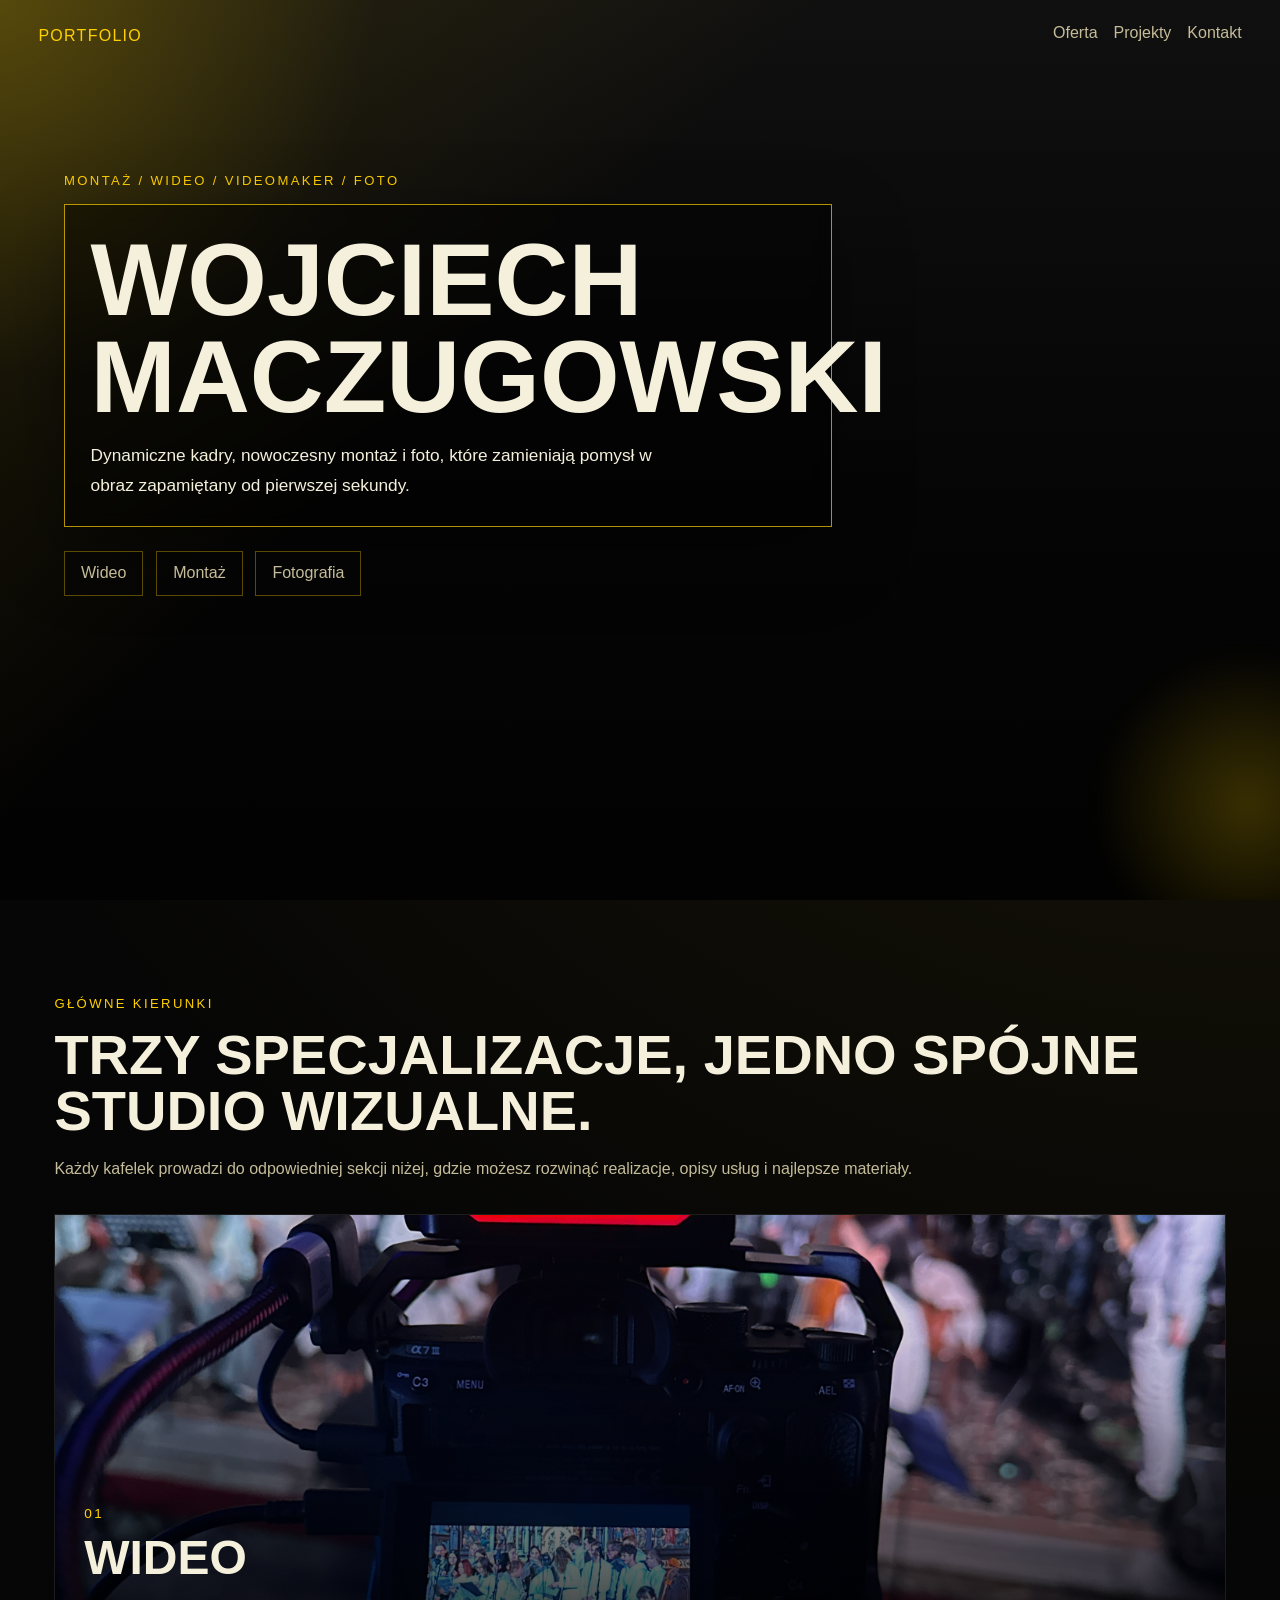
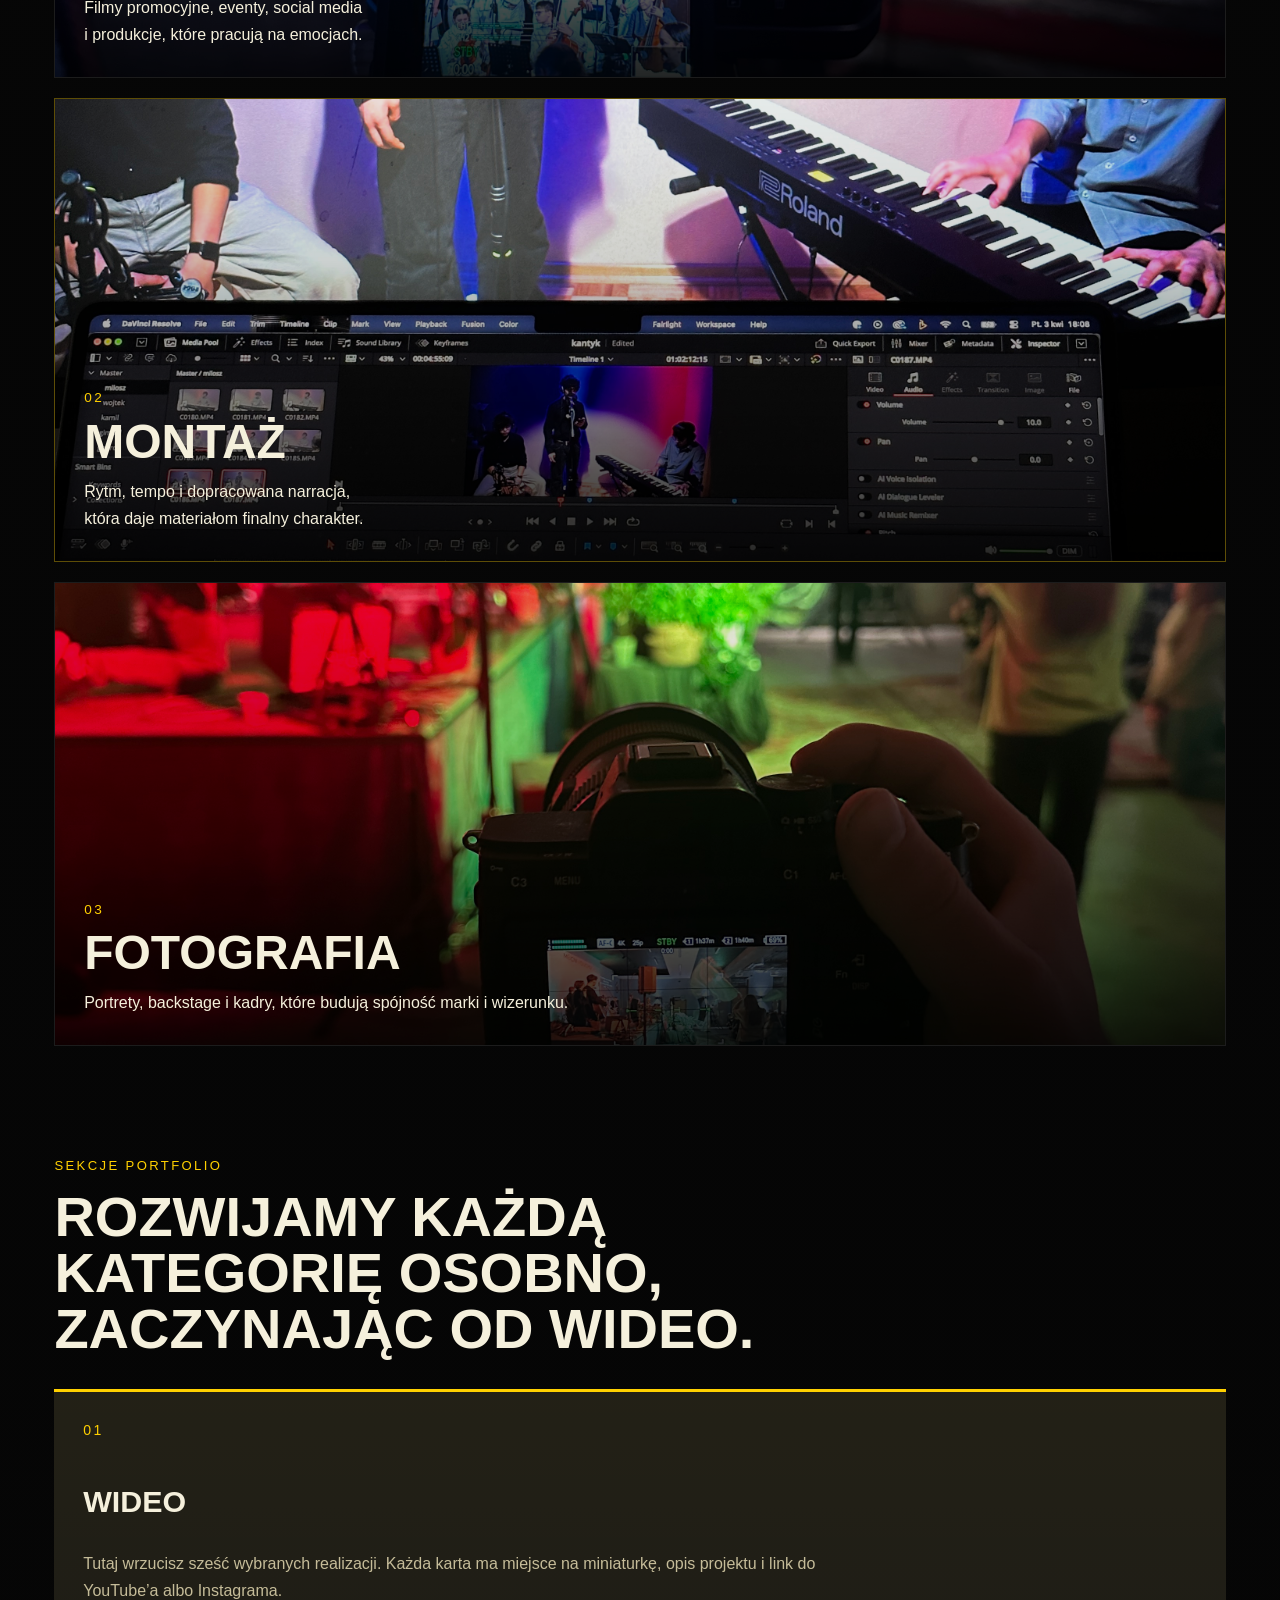
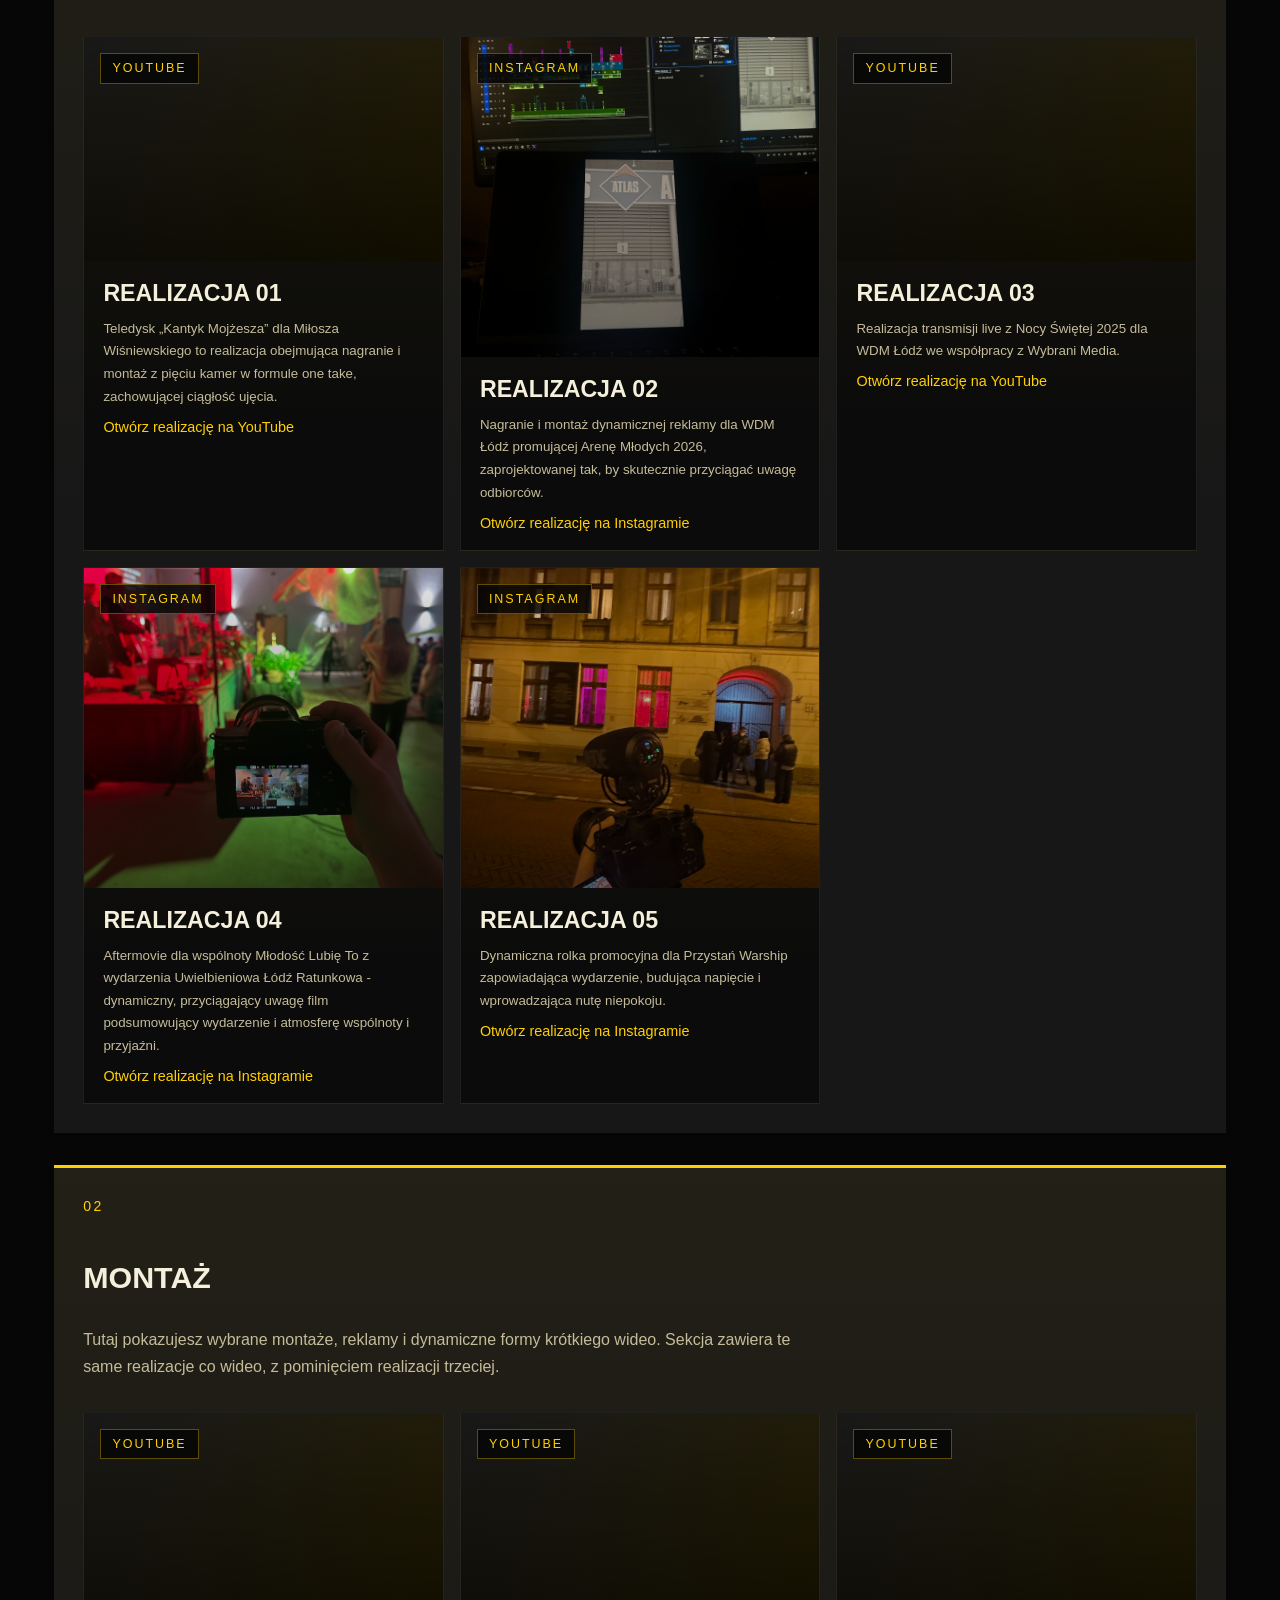
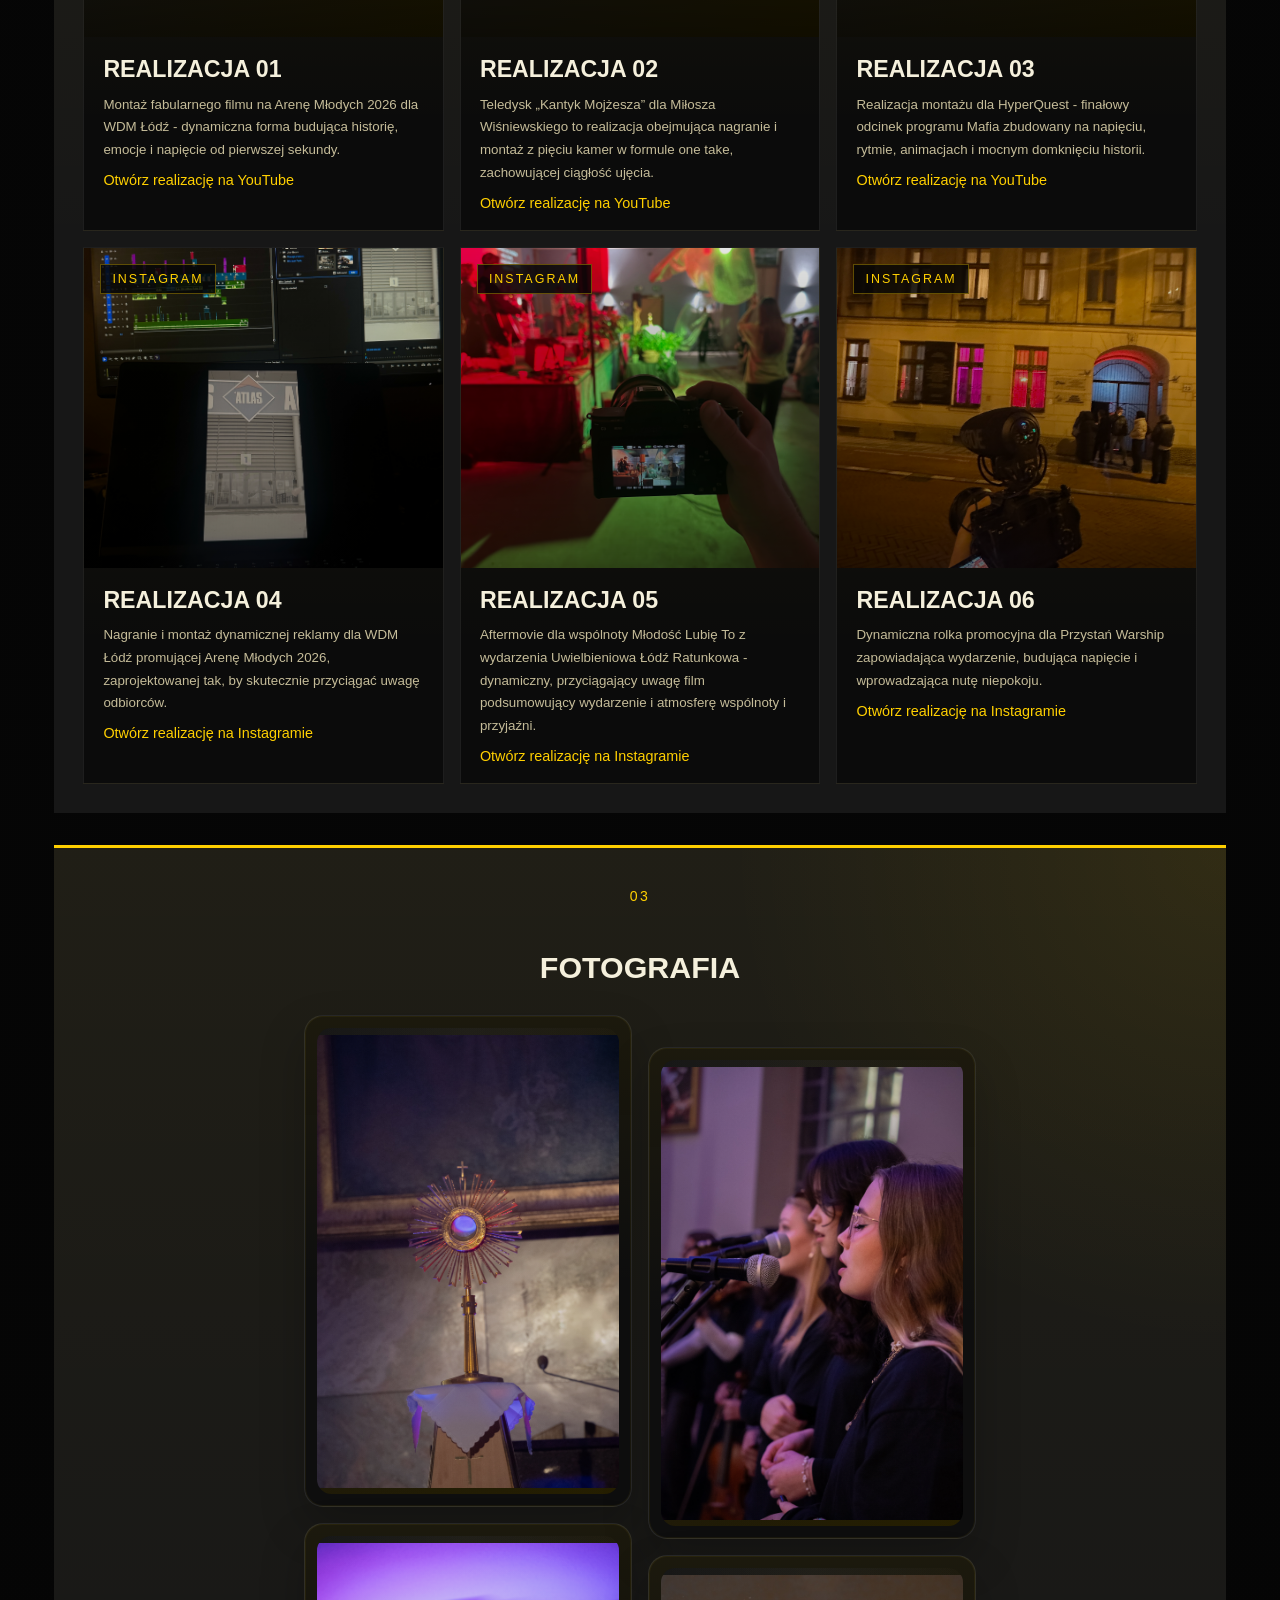
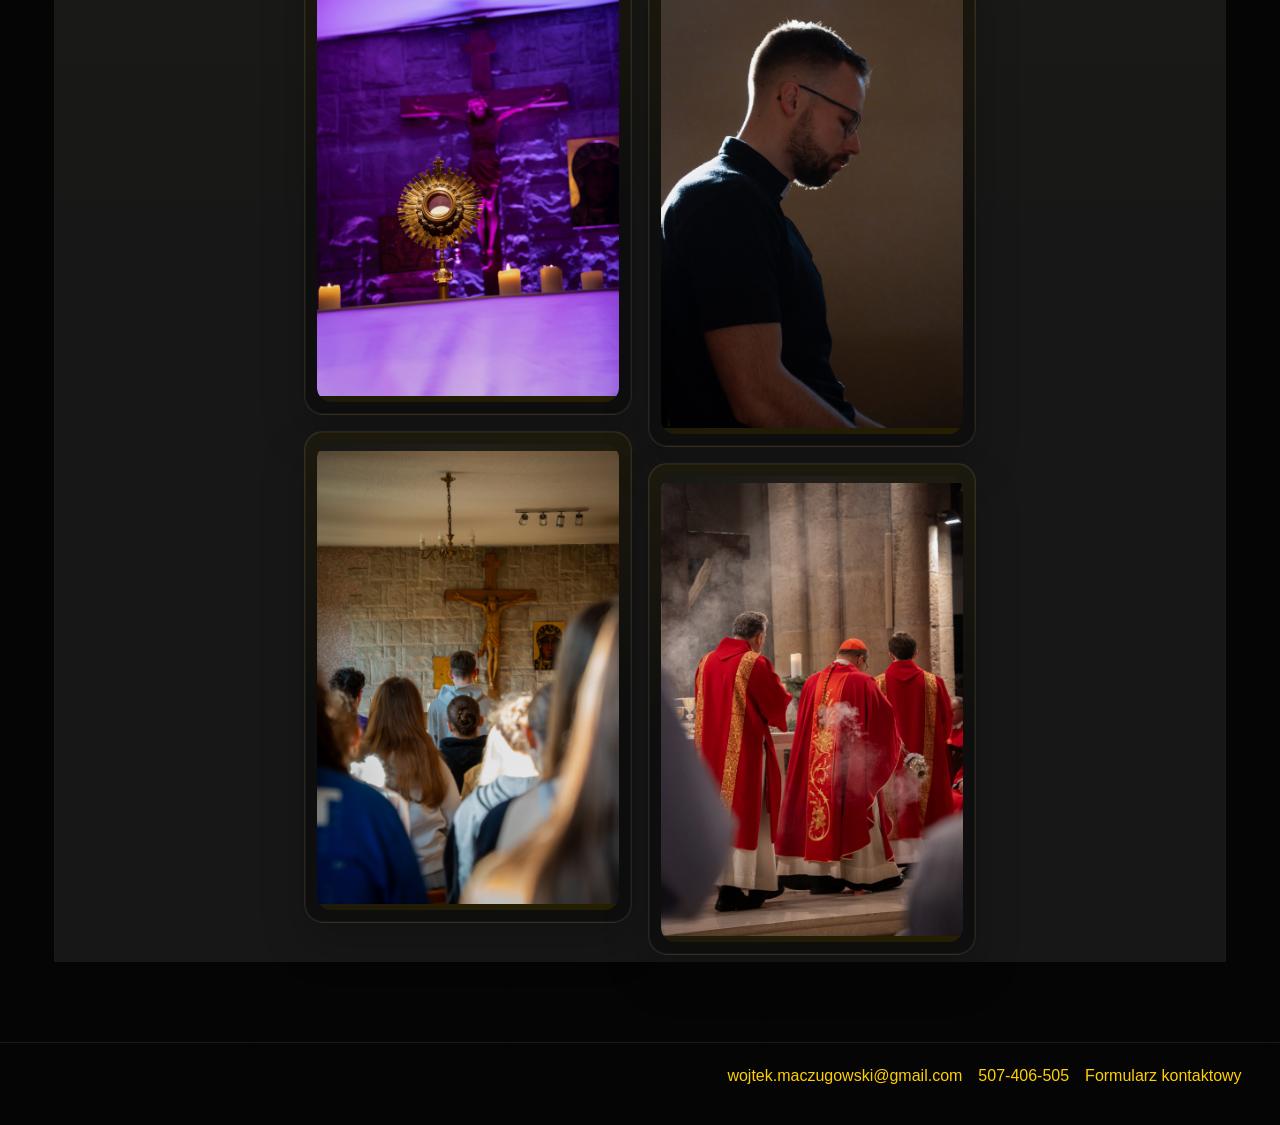
==== 2026-04-22-dobra-b-dziemy-tworzy-portfolio-i/index.html @ 3e619f03 "Add files via upload" ====
<!DOCTYPE html>
<html lang="pl">
  <head>
    <meta charset="UTF-8" />
    <meta name="viewport" content="width=device-width, initial-scale=1.0" />
    <title>Portfolio | Wideo, montaż, fotografia</title>
    <link rel="stylesheet" href="styles.css" />
  </head>
  <body>
    <header class="hero" id="start">
      <nav class="topbar">
        <a class="brand" href="#start">Portfolio</a>
        <div class="topbar-links">
          <a href="#oferta">Oferta</a>
          <a href="#projekty">Projekty</a>
          <a href="contact.html">Kontakt</a>
        </div>
      </nav>

      <div class="hero-content">
        <p class="eyebrow">Montaż / wideo / videomaker / foto</p>
        <div class="hero-frame">
          <h1>Wojciech Maczugowski</h1>
          <p>
            Dynamiczne kadry, nowoczesny montaż i foto, które zamieniają
            pomysł w obraz zapamiętany od pierwszej sekundy.
          </p>
        </div>

        <div class="hero-tags">
          <a href="#video">Wideo</a>
          <a href="#montaz">Montaż</a>
          <a href="#foto">Fotografia</a>
        </div>
      </div>
    </header>

    <main>
      <section class="intro-strip" id="oferta">
        <p class="section-label">Główne kierunki</p>
        <h2>Trzy specjalizacje, jedno spójne studio wizualne.</h2>
        <p class="intro-text">
          Każdy kafelek prowadzi do odpowiedniej sekcji niżej, gdzie możesz
          rozwinąć realizacje, opisy usług i najlepsze materiały.
        </p>
      </section>

      <section class="service-grid" aria-label="Kategorie portfolio">
        <a class="service-card" href="#video">
          <span class="service-image" style="--card-image: url('assets/video.JPG')"></span>
          <span class="service-copy">
            <span class="service-index">01</span>
            <strong>Wideo</strong>
            <small>Filmy promocyjne, eventy, social media i produkcje, które pracują na emocjach.</small>
          </span>
        </a>

        <a class="service-card service-card-accent" href="#montaz">
          <span class="service-image" style="--card-image: url('assets/montaz.JPG')"></span>
          <span class="service-copy">
            <span class="service-index">02</span>
            <strong>Montaż</strong>
            <small>Rytm, tempo i dopracowana narracja, która daje materiałom finalny charakter.</small>
          </span>
        </a>

        <a class="service-card" href="#foto">
          <span class="service-image" style="--card-image: url('assets/foto.JPG')"></span>
          <span class="service-copy">
            <span class="service-index">03</span>
            <strong>Fotografia</strong>
            <small>Portrety, backstage i kadry, które budują spójność marki i wizerunku.</small>
          </span>
        </a>
      </section>

      <section class="projects" id="projekty">
        <div class="project-heading">
          <p class="section-label">Sekcje portfolio</p>
          <h2>Rozwijamy każdą kategorię osobno, zaczynając od wideo.</h2>
        </div>

        <section class="video-section panel video-panel" id="video">
          <div class="video-section-heading">
            <span class="panel-number">01</span>
            <h3>Wideo</h3>
            <p>
              Tutaj wrzucisz sześć wybranych realizacji. Każda karta ma miejsce
              na miniaturkę, opis projektu i link do YouTube’a albo Instagrama.
            </p>
          </div>

          <div class="video-works-grid">
            <a class="video-work-card" href="https://www.youtube.com/watch?v=Jujd-nzngdY&list=RDJujd-nzngdY&start_radio=1">
              <span class="video-work-media" style="--work-image: url('https://i.ytimg.com/vi/Jujd-nzngdY/maxresdefault.jpg')">
                <span class="video-badge">YouTube</span>
              </span>
              <span class="video-work-copy">
                <strong>Realizacja 01</strong>
                <small>Teledysk „Kantyk Mojżesza” dla Miłosza Wiśniewskiego to realizacja obejmująca nagranie i montaż z pięciu kamer w formule one take, zachowującej ciągłość ujęcia.</small>
                <em>Otwórz realizację na YouTube</em>
              </span>
            </a>

            <a class="video-work-card" href="https://www.instagram.com/p/DULnyndiKse/">
              <span class="video-work-media video-work-media-portrait" style="--work-image: url('assets/realizacja-2.jpg')">
                <span class="video-badge">Instagram</span>
              </span>
              <span class="video-work-copy">
                <strong>Realizacja 02</strong>
                <small>Nagranie i montaż dynamicznej reklamy dla WDM Łódź promującej Arenę Młodych 2026, zaprojektowanej tak, by skutecznie przyciągać uwagę odbiorców.</small>
                <em>Otwórz realizację na Instagramie</em>
              </span>
            </a>

            <a class="video-work-card" href="https://www.youtube.com/watch?v=jDdbbWiJic4&list=RDjDdbbWiJic4&start_radio=1">
              <span class="video-work-media" style="--work-image: url('https://i.ytimg.com/vi/jDdbbWiJic4/maxresdefault.jpg')">
                <span class="video-badge">YouTube</span>
              </span>
              <span class="video-work-copy">
                <strong>Realizacja 03</strong>
                <small>Realizacja transmisji live z Nocy Świętej 2025 dla WDM Łódź we współpracy z Wybrani Media.</small>
                <em>Otwórz realizację na YouTube</em>
              </span>
            </a>

            <a class="video-work-card" href="https://www.instagram.com/p/DUn0KuIjO5v/">
              <span class="video-work-media video-work-media-portrait" style="--work-image: url('assets/foto.JPG')">
                <span class="video-badge">Instagram</span>
              </span>
              <span class="video-work-copy">
                <strong>Realizacja 04</strong>
                <small>Aftermovie dla wspólnoty Młodość Lubię To z wydarzenia Uwielbieniowa Łódź Ratunkowa - dynamiczny, przyciągający uwagę film podsumowujący wydarzenie i atmosferę wspólnoty i przyjaźni.</small>
                <em>Otwórz realizację na Instagramie</em>
              </span>
            </a>

            <a class="video-work-card" href="https://www.instagram.com/p/DVyzfeOiJYW/">
              <span class="video-work-media video-work-media-portrait" style="--work-image: url('assets/IMG_7341.jpg')">
                <span class="video-badge">Instagram</span>
              </span>
              <span class="video-work-copy">
                <strong>Realizacja 05</strong>
                <small>Dynamiczna rolka promocyjna dla Przystań Warship zapowiadająca wydarzenie, budująca napięcie i wprowadzająca nutę niepokoju.</small>
                <em>Otwórz realizację na Instagramie</em>
              </span>
            </a>

          </div>
        </section>

        <section class="video-section panel video-panel" id="montaz">
          <div class="video-section-heading">
            <span class="panel-number">02</span>
            <h3>Montaż</h3>
            <p>
              Tutaj pokazujesz wybrane montaże, reklamy i dynamiczne formy
              krótkiego wideo. Sekcja zawiera te same realizacje co wideo,
              z pominięciem realizacji trzeciej.
            </p>
          </div>

          <div class="video-works-grid">
            <a class="video-work-card" href="https://www.youtube.com/watch?v=iyLndjjIBkg">
              <span class="video-work-media" style="--work-image: url('https://i.ytimg.com/vi/iyLndjjIBkg/maxresdefault.jpg')">
                <span class="video-badge">YouTube</span>
              </span>
              <span class="video-work-copy">
                <strong>Realizacja 01</strong>
                <small>Montaż fabularnego filmu na Arenę Młodych 2026 dla WDM Łódź - dynamiczna forma budująca historię, emocje i napięcie od pierwszej sekundy.</small>
                <em>Otwórz realizację na YouTube</em>
              </span>
            </a>

            <a class="video-work-card" href="https://www.youtube.com/watch?v=Jujd-nzngdY&list=RDJujd-nzngdY&start_radio=1">
              <span class="video-work-media" style="--work-image: url('https://i.ytimg.com/vi/Jujd-nzngdY/maxresdefault.jpg')">
                <span class="video-badge">YouTube</span>
              </span>
              <span class="video-work-copy">
                <strong>Realizacja 02</strong>
                <small>Teledysk „Kantyk Mojżesza” dla Miłosza Wiśniewskiego to realizacja obejmująca nagranie i montaż z pięciu kamer w formule one take, zachowującej ciągłość ujęcia.</small>
                <em>Otwórz realizację na YouTube</em>
              </span>
            </a>

            <a class="video-work-card" href="https://www.youtube.com/watch?v=5wxinkmJmkI">
              <span class="video-work-media" style="--work-image: url('https://i.ytimg.com/vi/5wxinkmJmkI/maxresdefault.jpg')">
                <span class="video-badge">YouTube</span>
              </span>
              <span class="video-work-copy">
                <strong>Realizacja 03</strong>
                <small>Realizacja montażu dla HyperQuest - finałowy odcinek programu Mafia zbudowany na napięciu, rytmie, animacjach i mocnym domknięciu historii.</small>
                <em>Otwórz realizację na YouTube</em>
              </span>
            </a>

            <a class="video-work-card" href="https://www.instagram.com/p/DULnyndiKse/">
              <span class="video-work-media video-work-media-portrait" style="--work-image: url('assets/realizacja-2.jpg')">
                <span class="video-badge">Instagram</span>
              </span>
              <span class="video-work-copy">
                <strong>Realizacja 04</strong>
                <small>Nagranie i montaż dynamicznej reklamy dla WDM Łódź promującej Arenę Młodych 2026, zaprojektowanej tak, by skutecznie przyciągać uwagę odbiorców.</small>
                <em>Otwórz realizację na Instagramie</em>
              </span>
            </a>

            <a class="video-work-card" href="https://www.instagram.com/p/DUn0KuIjO5v/">
              <span class="video-work-media video-work-media-portrait" style="--work-image: url('assets/foto.JPG')">
                <span class="video-badge">Instagram</span>
              </span>
              <span class="video-work-copy">
                <strong>Realizacja 05</strong>
                <small>Aftermovie dla wspólnoty Młodość Lubię To z wydarzenia Uwielbieniowa Łódź Ratunkowa - dynamiczny, przyciągający uwagę film podsumowujący wydarzenie i atmosferę wspólnoty i przyjaźni.</small>
                <em>Otwórz realizację na Instagramie</em>
              </span>
            </a>

            <a class="video-work-card" href="https://www.instagram.com/p/DVyzfeOiJYW/">
              <span class="video-work-media video-work-media-portrait" style="--work-image: url('assets/IMG_7341.jpg')">
                <span class="video-badge">Instagram</span>
              </span>
              <span class="video-work-copy">
                <strong>Realizacja 06</strong>
                <small>Dynamiczna rolka promocyjna dla Przystań Warship zapowiadająca wydarzenie, budująca napięcie i wprowadzająca nutę niepokoju.</small>
                <em>Otwórz realizację na Instagramie</em>
              </span>
            </a>
          </div>
        </section>

        <section class="photo-section panel photo-panel" id="foto">
          <div class="photo-section-heading">
            <span class="panel-number">03</span>
            <h3>Fotografia</h3>
          </div>

          <div class="photo-grid" aria-label="Galeria fotografii">
            <figure class="photo-tile">
              <span class="photo-tile-image" style="--photo-image: url('assets/DSC00462.jpg')"></span>
            </figure>
            <figure class="photo-tile">
              <span class="photo-tile-image" style="--photo-image: url('assets/DSC00466.jpg')"></span>
            </figure>
            <figure class="photo-tile">
              <span class="photo-tile-image" style="--photo-image: url('assets/DSC00695.jpg')"></span>
            </figure>
            <figure class="photo-tile">
              <span class="photo-tile-image" style="--photo-image: url('assets/DSC00415.jpg')"></span>
            </figure>
            <figure class="photo-tile">
              <span class="photo-tile-image" style="--photo-image: url('assets/DSC00430.jpg')"></span>
            </figure>
            <figure class="photo-tile">
              <span class="photo-tile-image" style="--photo-image: url('assets/DSC08101.jpg')"></span>
            </figure>
          </div>
        </section>
      </section>
    </main>

    <footer class="footer" id="kontakt">
      <a href="mailto:wojtek.maczugowski@gmail.com">wojtek.maczugowski@gmail.com</a>
      <a href="tel:+48507406505">507-406-505</a>
      <a href="contact.html">Formularz kontaktowy</a>
    </footer>
  </body>
</html>
---- 2026-04-22-dobra-b-dziemy-tworzy-portfolio-i/styles.css ----
:root {
  --bg: #050505;
  --bg-soft: #111111;
  --panel: #171717;
  --line: rgba(255, 208, 0, 0.34);
  --line-strong: rgba(255, 208, 0, 0.7);
  --text: #f5f0dc;
  --muted: #c5bc99;
  --accent: #ffd000;
  --accent-deep: #ffb800;
  --shadow: 0 24px 70px rgba(0, 0, 0, 0.38);
}

* {
  box-sizing: border-box;
}

html {
  scroll-behavior: smooth;
}

body {
  margin: 0;
  background:
    radial-gradient(circle at top right, rgba(255, 208, 0, 0.1), transparent 20%),
    linear-gradient(180deg, #060606 0%, #050505 100%);
  color: var(--text);
  font-family: "Trebuchet MS", "Segoe UI", sans-serif;
}

a {
  color: inherit;
  text-decoration: none;
}

.hero {
  position: relative;
  min-height: 100vh;
  padding: 1.5rem clamp(1.2rem, 3vw, 3rem) 4rem;
  background:
    radial-gradient(circle at top left, rgba(255, 208, 0, 0.2), transparent 24%),
    linear-gradient(135deg, rgba(255, 208, 0, 0.12), transparent 38%),
    linear-gradient(180deg, #101010 0%, #050505 55%, #020202 100%);
  overflow: hidden;
}

.hero::after {
  content: "";
  position: absolute;
  inset: auto -10% -4rem auto;
  width: 20rem;
  height: 20rem;
  background: radial-gradient(circle, rgba(255, 208, 0, 0.22), transparent 68%);
  filter: blur(10px);
}

.topbar,
.hero-content,
main,
.footer {
  position: relative;
  z-index: 1;
}

.topbar {
  display: flex;
  align-items: center;
  justify-content: space-between;
  gap: 1rem;
}

.brand {
  font-family: Impact, Haettenschweiler, "Arial Black", sans-serif;
  letter-spacing: 0.08em;
  text-transform: uppercase;
  color: var(--accent);
}

.topbar-links {
  display: flex;
  flex-wrap: wrap;
  gap: 1rem;
}

.topbar-links a {
  padding-bottom: 0.25rem;
  border-bottom: 1px solid transparent;
  color: var(--muted);
  transition: border-color 0.25s ease, color 0.25s ease;
}

.topbar-links a:hover,
.topbar-links a:focus-visible {
  color: var(--text);
  border-color: var(--accent);
}

.hero-content {
  width: min(100%, 72rem);
  margin: 14vh auto 0;
}

.eyebrow,
.section-label {
  margin: 0 0 1rem;
  color: var(--accent);
  letter-spacing: 0.18em;
  text-transform: uppercase;
  font-size: 0.82rem;
}

.hero-frame {
  max-width: 48rem;
  padding: clamp(1.4rem, 2vw, 2rem);
  border: 1px solid var(--line-strong);
  background: rgba(0, 0, 0, 0.45);
  backdrop-filter: blur(8px);
  box-shadow: var(--shadow);
  animation: rise 0.85s ease forwards;
}

.hero-frame h1 {
  margin: 0;
  font-family: Impact, Haettenschweiler, "Arial Black", sans-serif;
  font-size: clamp(3rem, 8vw, 6.5rem);
  line-height: 0.95;
  text-transform: uppercase;
}

.hero-frame p {
  max-width: 36rem;
  margin: 1rem 0 0;
  color: var(--text);
  font-size: 1.08rem;
  line-height: 1.7;
}

.hero-tags {
  display: flex;
  flex-wrap: wrap;
  gap: 0.8rem;
  margin-top: 1.5rem;
  animation: rise 1s ease 0.12s both;
}

.hero-tags a {
  display: inline-block;
  padding: 0.8rem 1rem;
  border: 1px solid var(--line);
  background: rgba(5, 5, 5, 0.62);
  color: var(--muted);
  transition: transform 0.25s ease, border-color 0.25s ease, color 0.25s ease, background 0.25s ease;
}

.hero-tags a:hover,
.hero-tags a:focus-visible {
  transform: translateY(-3px);
  border-color: var(--line-strong);
  background: rgba(255, 208, 0, 0.08);
  color: var(--text);
}

main {
  width: min(100%, 78rem);
  margin: 0 auto;
  padding: 4rem clamp(1.2rem, 3vw, 3rem) 5rem;
}

.intro-strip,
.projects {
  margin-top: 2rem;
}

.intro-strip h2,
.project-heading h2 {
  margin: 0;
  font-family: Impact, Haettenschweiler, "Arial Black", sans-serif;
  font-size: clamp(2rem, 5vw, 3.5rem);
  text-transform: uppercase;
  line-height: 1;
}

.intro-text,
.panel p {
  color: var(--muted);
  line-height: 1.7;
}

.service-grid {
  display: grid;
  grid-template-columns: 1fr;
  gap: 1.25rem;
  margin-top: 2rem;
}

.service-card {
  position: relative;
  display: block;
  min-height: 29rem;
  border: 1px solid rgba(255, 255, 255, 0.08);
  background: rgba(10, 10, 10, 0.92);
  overflow: hidden;
  transition: transform 0.3s ease, border-color 0.3s ease, box-shadow 0.3s ease;
}

.service-card:hover,
.service-card:focus-visible {
  transform: translateY(-8px);
  border-color: var(--line-strong);
  box-shadow: var(--shadow);
}

.service-card-accent {
  border-color: var(--line);
}

.service-card-accent:hover,
.service-card-accent:focus-visible {
  transform: translateY(-8px);
}

.service-image {
  position: absolute;
  inset: 0;
  background:
    linear-gradient(180deg, rgba(0, 0, 0, 0.08), rgba(0, 0, 0, 0.18) 35%, rgba(0, 0, 0, 0.86) 100%),
    var(--card-image) center/cover no-repeat,
    linear-gradient(140deg, rgba(255, 208, 0, 0.2), rgba(17, 17, 17, 0.9));
  transform: scale(1.01);
  transition: transform 0.4s ease;
}

.service-card:hover .service-image,
.service-card:focus-visible .service-image {
  transform: scale(1.06);
}

.service-copy {
  position: relative;
  display: flex;
  min-height: 100%;
  flex-direction: column;
  justify-content: flex-end;
  gap: 0.55rem;
  padding: 1.8rem;
  z-index: 1;
}

.service-copy strong,
.panel h3 {
  font-family: Impact, Haettenschweiler, "Arial Black", sans-serif;
  font-size: 1.9rem;
  text-transform: uppercase;
}

.service-copy strong {
  font-size: clamp(2rem, 4vw, 3rem);
}

.service-index {
  display: inline-block;
  color: var(--accent);
  letter-spacing: 0.18em;
  font-size: 0.85rem;
}

.service-copy small {
  color: var(--text);
  font-size: 1rem;
  line-height: 1.7;
  max-width: 32rem;
  text-wrap: balance;
}

.project-heading {
  max-width: 48rem;
  margin-top: 7rem;
}

.project-panels {
  display: grid;
  grid-template-columns: repeat(2, minmax(0, 1fr));
  gap: 1rem;
  margin-top: 2rem;
}

.panel {
  padding: 1.5rem;
  border-top: 3px solid var(--accent);
  background:
    linear-gradient(180deg, rgba(255, 208, 0, 0.05), transparent 55%),
    var(--panel);
  scroll-margin-top: 2rem;
}

.video-panel {
  padding: 1.8rem;
  margin-top: 2rem;
}

.video-section-heading {
  max-width: 46rem;
}

.video-works-grid {
  display: grid;
  grid-template-columns: repeat(3, minmax(0, 1fr));
  gap: 1rem;
  margin-top: 2rem;
}

.video-work-card {
  display: flex;
  min-height: 100%;
  flex-direction: column;
  border: 1px solid rgba(255, 255, 255, 0.08);
  background:
    linear-gradient(180deg, rgba(255, 208, 0, 0.05), transparent 75%),
    rgba(10, 10, 10, 0.92);
  overflow: hidden;
  cursor: pointer;
  transition: transform 0.25s ease, border-color 0.25s ease, box-shadow 0.25s ease;
}

.video-work-card:hover,
.video-work-card:focus-visible {
  transform: translateY(-6px);
  border-color: var(--line-strong);
  box-shadow: var(--shadow);
}

.video-work-media {
  position: relative;
  display: block;
  min-height: 14rem;
  background:
    linear-gradient(180deg, rgba(0, 0, 0, 0.1), rgba(0, 0, 0, 0.6)),
    var(--work-image) center/cover no-repeat,
    linear-gradient(135deg, #1b1b1b, #2a2200);
}

.video-work-media-portrait {
  min-height: 20rem;
}

.video-badge {
  position: absolute;
  top: 1rem;
  left: 1rem;
  padding: 0.45rem 0.7rem;
  background: rgba(5, 5, 5, 0.82);
  border: 1px solid var(--line);
  color: var(--accent);
  font-size: 0.78rem;
  letter-spacing: 0.16em;
  text-transform: uppercase;
}

.video-work-copy {
  display: grid;
  gap: 0.65rem;
  padding: 1.2rem;
}

.video-work-card > * {
  pointer-events: none;
}

.video-work-copy strong {
  font-family: Impact, Haettenschweiler, "Arial Black", sans-serif;
  font-size: 1.45rem;
  text-transform: uppercase;
}

.video-work-copy small,
.video-section-heading p {
  color: var(--muted);
  line-height: 1.7;
}

.video-work-copy em {
  color: var(--accent);
  font-style: normal;
  font-size: 0.9rem;
}

.photo-panel {
  padding: 2.4rem;
  margin-top: 2rem;
  background:
    radial-gradient(circle at top right, rgba(255, 208, 0, 0.08), transparent 24%),
    linear-gradient(180deg, rgba(255, 208, 0, 0.04), transparent 60%),
    var(--panel);
}

.photo-section-heading {
  margin-bottom: 1.8rem;
  text-align: center;
}

.photo-grid {
  display: grid;
  grid-template-columns: repeat(2, minmax(0, 1fr));
  max-width: 42rem;
  margin: 0 auto;
  gap: 1rem;
  align-items: start;
}

.photo-tile {
  margin: 0;
  aspect-ratio: 3 / 4.5;
  padding: 0.75rem;
  border: 1px solid rgba(255, 255, 255, 0.1);
  border-radius: 1.2rem;
  background:
    linear-gradient(180deg, rgba(255, 208, 0, 0.06), transparent 55%),
    rgba(14, 14, 14, 0.94);
  overflow: hidden;
  box-shadow:
    0 20px 45px rgba(0, 0, 0, 0.22),
    inset 0 0 0 1px rgba(255, 208, 0, 0.05);
  transition: transform 0.28s ease, border-color 0.28s ease, box-shadow 0.28s ease;
}

.photo-tile:hover,
.photo-tile:focus-visible {
  transform: translateY(-8px);
  border-color: var(--line-strong);
  box-shadow:
    0 28px 60px rgba(0, 0, 0, 0.3),
    inset 0 0 0 1px rgba(255, 208, 0, 0.12);
}

.photo-tile-image {
  display: block;
  width: 100%;
  height: 100%;
  border-radius: 0.9rem;
  background:
    linear-gradient(180deg, rgba(0, 0, 0, 0.02), rgba(0, 0, 0, 0.1)),
    var(--photo-image) center/contain no-repeat,
    radial-gradient(circle at top, rgba(255, 255, 255, 0.03), transparent 36%),
    linear-gradient(135deg, #161616, #2a2200);
  transform: scale(1);
  transition: transform 0.45s ease;
}

.photo-tile:hover .photo-tile-image,
.photo-tile:focus-visible .photo-tile-image {
  transform: scale(1.045);
}

.photo-tile:nth-child(2n) {
  transform: translateY(2rem);
}

.photo-tile:nth-child(2n):hover,
.photo-tile:nth-child(2n):focus-visible {
  transform: translateY(1.4rem);
}

.panel-number {
  display: inline-block;
  margin-bottom: 1rem;
  color: var(--accent);
  font-size: 0.88rem;
  letter-spacing: 0.18em;
}

.footer {
  display: flex;
  justify-content: flex-end;
  flex-wrap: wrap;
  gap: 1rem;
  padding: 1.5rem clamp(1.2rem, 3vw, 3rem) 2.5rem;
  border-top: 1px solid rgba(255, 255, 255, 0.08);
  color: var(--muted);
}

.footer a {
  color: var(--accent);
}

.contact-page {
  min-height: 100vh;
  padding: 1.5rem clamp(1.2rem, 3vw, 3rem) 4rem;
  background:
    radial-gradient(circle at top left, rgba(255, 208, 0, 0.18), transparent 22%),
    linear-gradient(180deg, #111111 0%, #050505 100%);
}

.contact-layout {
  display: grid;
  grid-template-columns: minmax(0, 0.95fr) minmax(0, 1.05fr);
  gap: 1.25rem;
  width: min(100%, 78rem);
  margin: 4rem auto 0;
}

.contact-panel {
  padding: 2rem;
  border: 1px solid rgba(255, 255, 255, 0.08);
  background:
    linear-gradient(180deg, rgba(255, 208, 0, 0.06), transparent 65%),
    rgba(18, 18, 18, 0.92);
  box-shadow: var(--shadow);
}

.contact-panel h1,
.contact-form h2 {
  margin: 0;
  font-family: Impact, Haettenschweiler, "Arial Black", sans-serif;
  text-transform: uppercase;
  line-height: 0.96;
}

.contact-panel h1 {
  font-size: clamp(2.6rem, 5vw, 4.8rem);
}

.contact-panel p,
.contact-form p,
.contact-item span {
  color: var(--muted);
  line-height: 1.7;
}

.contact-list {
  display: grid;
  gap: 1rem;
  margin-top: 2rem;
}

.contact-item {
  display: flex;
  align-items: center;
  gap: 0.9rem;
  padding: 1rem 1.1rem;
  border: 1px solid rgba(255, 255, 255, 0.08);
  background: rgba(255, 255, 255, 0.02);
}

.contact-item strong {
  display: block;
  color: var(--text);
  margin-bottom: 0.2rem;
}

.contact-icon {
  display: inline-flex;
  align-items: center;
  justify-content: center;
  width: 2.8rem;
  height: 2.8rem;
  border: 1px solid var(--line);
  color: var(--accent);
  flex-shrink: 0;
}

.instagram-icon {
  border-radius: 0.8rem;
  position: relative;
}

.instagram-icon::before {
  content: "";
  width: 1rem;
  height: 1rem;
  border: 2px solid currentColor;
  border-radius: 50%;
}

.instagram-icon::after {
  content: "";
  position: absolute;
  top: 0.68rem;
  right: 0.62rem;
  width: 0.28rem;
  height: 0.28rem;
  border-radius: 50%;
  background: currentColor;
}

.contact-form {
  padding: 2rem;
  border: 1px solid rgba(255, 255, 255, 0.08);
  background:
    linear-gradient(180deg, rgba(255, 208, 0, 0.08), transparent 70%),
    rgba(10, 10, 10, 0.96);
}

.contact-form h2 {
  font-size: clamp(2rem, 4vw, 3rem);
}

.form-grid {
  display: grid;
  gap: 1rem;
  margin-top: 1.5rem;
}

.form-field {
  display: grid;
  gap: 0.45rem;
}

.form-field label {
  color: var(--text);
  font-size: 0.95rem;
}

.form-field input,
.form-field textarea {
  width: 100%;
  border: 1px solid rgba(255, 255, 255, 0.12);
  background: rgba(255, 255, 255, 0.03);
  color: var(--text);
  padding: 0.95rem 1rem;
  font: inherit;
}

.form-field textarea {
  min-height: 10rem;
  resize: vertical;
}

.contact-submit {
  width: fit-content;
  border: 0;
  padding: 0.95rem 1.5rem;
  background: var(--accent);
  color: #050505;
  font: inherit;
  font-weight: 700;
  cursor: pointer;
  transition: transform 0.25s ease, background 0.25s ease;
}

.contact-submit:hover,
.contact-submit:focus-visible {
  transform: translateY(-2px);
  background: var(--accent-deep);
}

@keyframes rise {
  from {
    opacity: 0;
    transform: translateY(24px);
  }

  to {
    opacity: 1;
    transform: translateY(0);
  }
}

@media (max-width: 900px) {
  .contact-layout,
  .video-works-grid,
  .project-panels {
    grid-template-columns: 1fr;
  }

  .photo-grid {
    grid-template-columns: repeat(2, minmax(0, 1fr));
    max-width: none;
  }

  .photo-tile:nth-child(2n) {
    transform: translateY(1.2rem);
  }

  .photo-tile:nth-child(2n):hover,
  .photo-tile:nth-child(2n):focus-visible {
    transform: translateY(0.6rem);
  }

  .service-card-accent,
  .service-card-accent:hover,
  .service-card-accent:focus-visible {
    transform: none;
  }
}

@media (max-width: 640px) {
  .hero {
    min-height: auto;
    padding-bottom: 3rem;
  }

  .topbar,
  .footer {
    flex-direction: column;
    align-items: flex-start;
  }

  .hero-content {
    margin-top: 5rem;
  }

  .hero-frame h1 {
    font-size: clamp(2.5rem, 15vw, 4.2rem);
  }

  .photo-grid {
    grid-template-columns: 1fr;
  }

  .photo-tile:nth-child(2n),
  .photo-tile:nth-child(2n):hover,
  .photo-tile:nth-child(2n):focus-visible {
    transform: none;
  }

  .footer {
    justify-content: flex-start;
  }
}
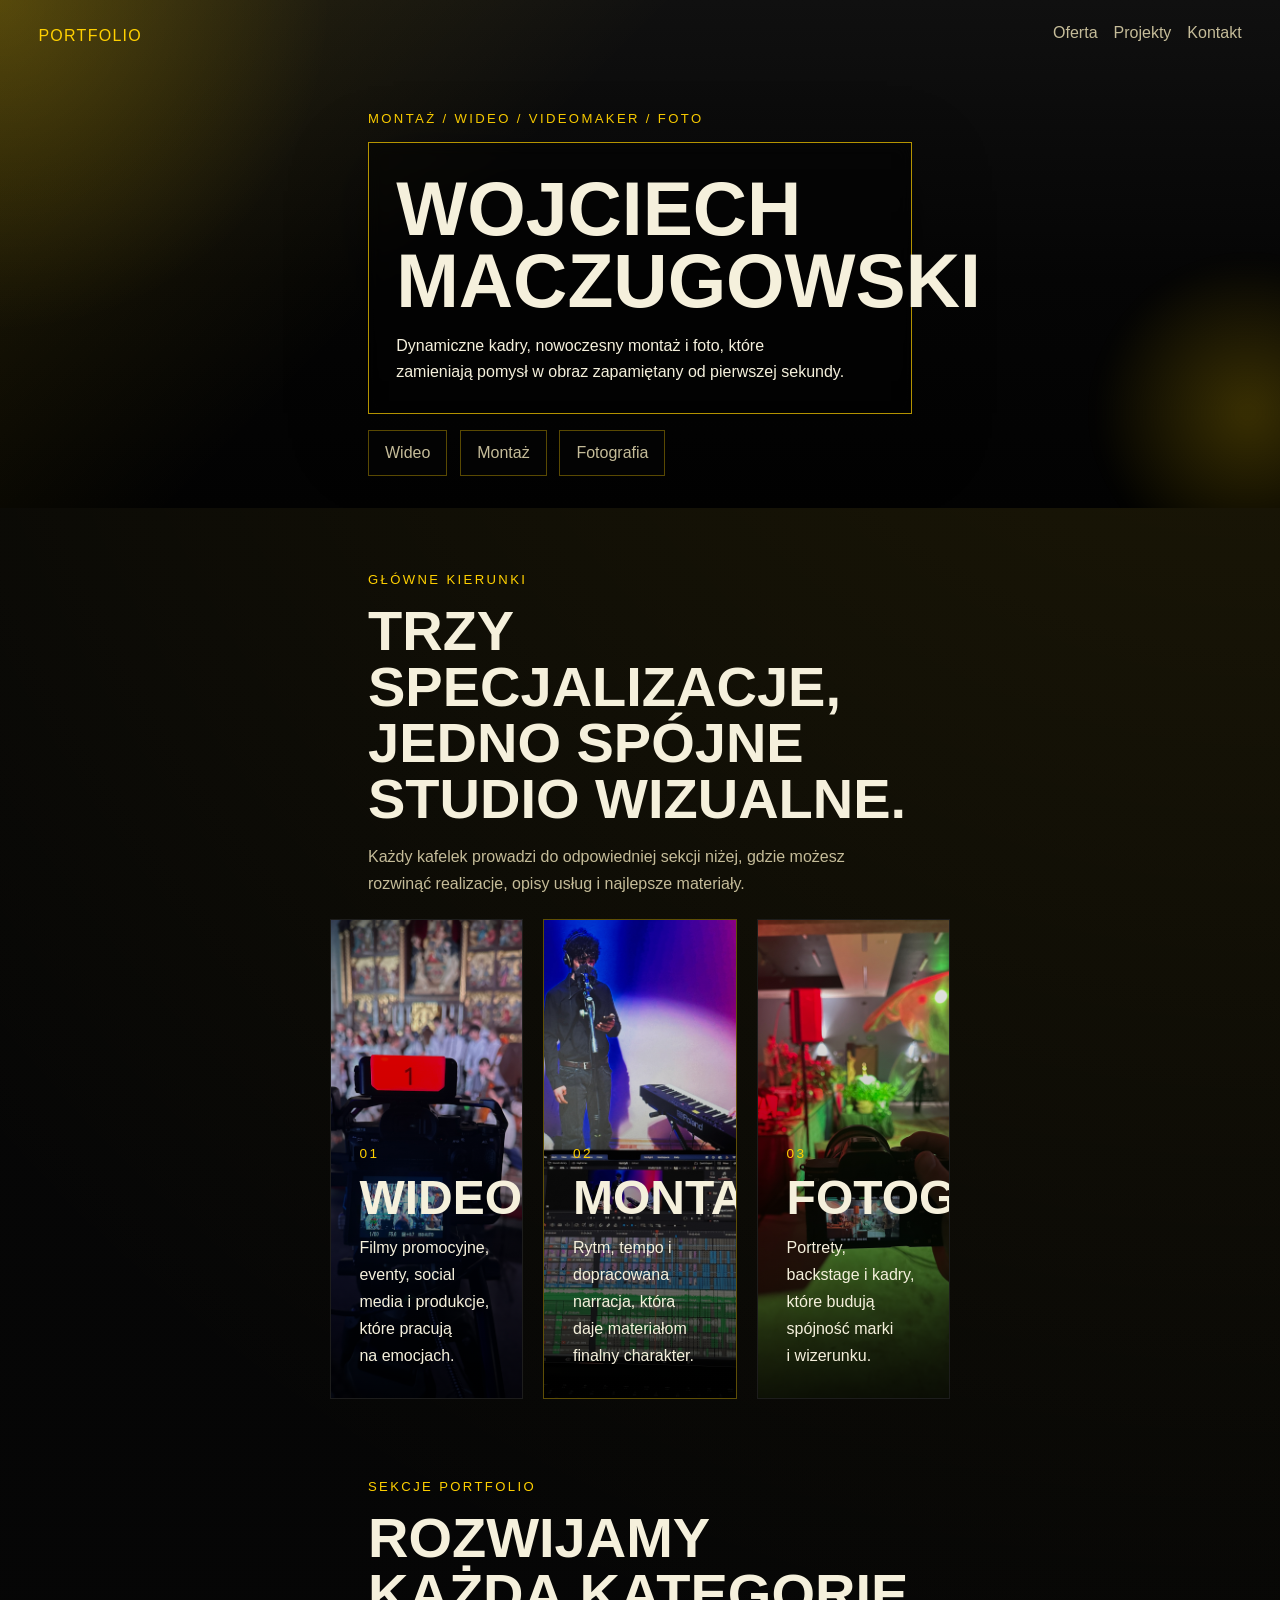
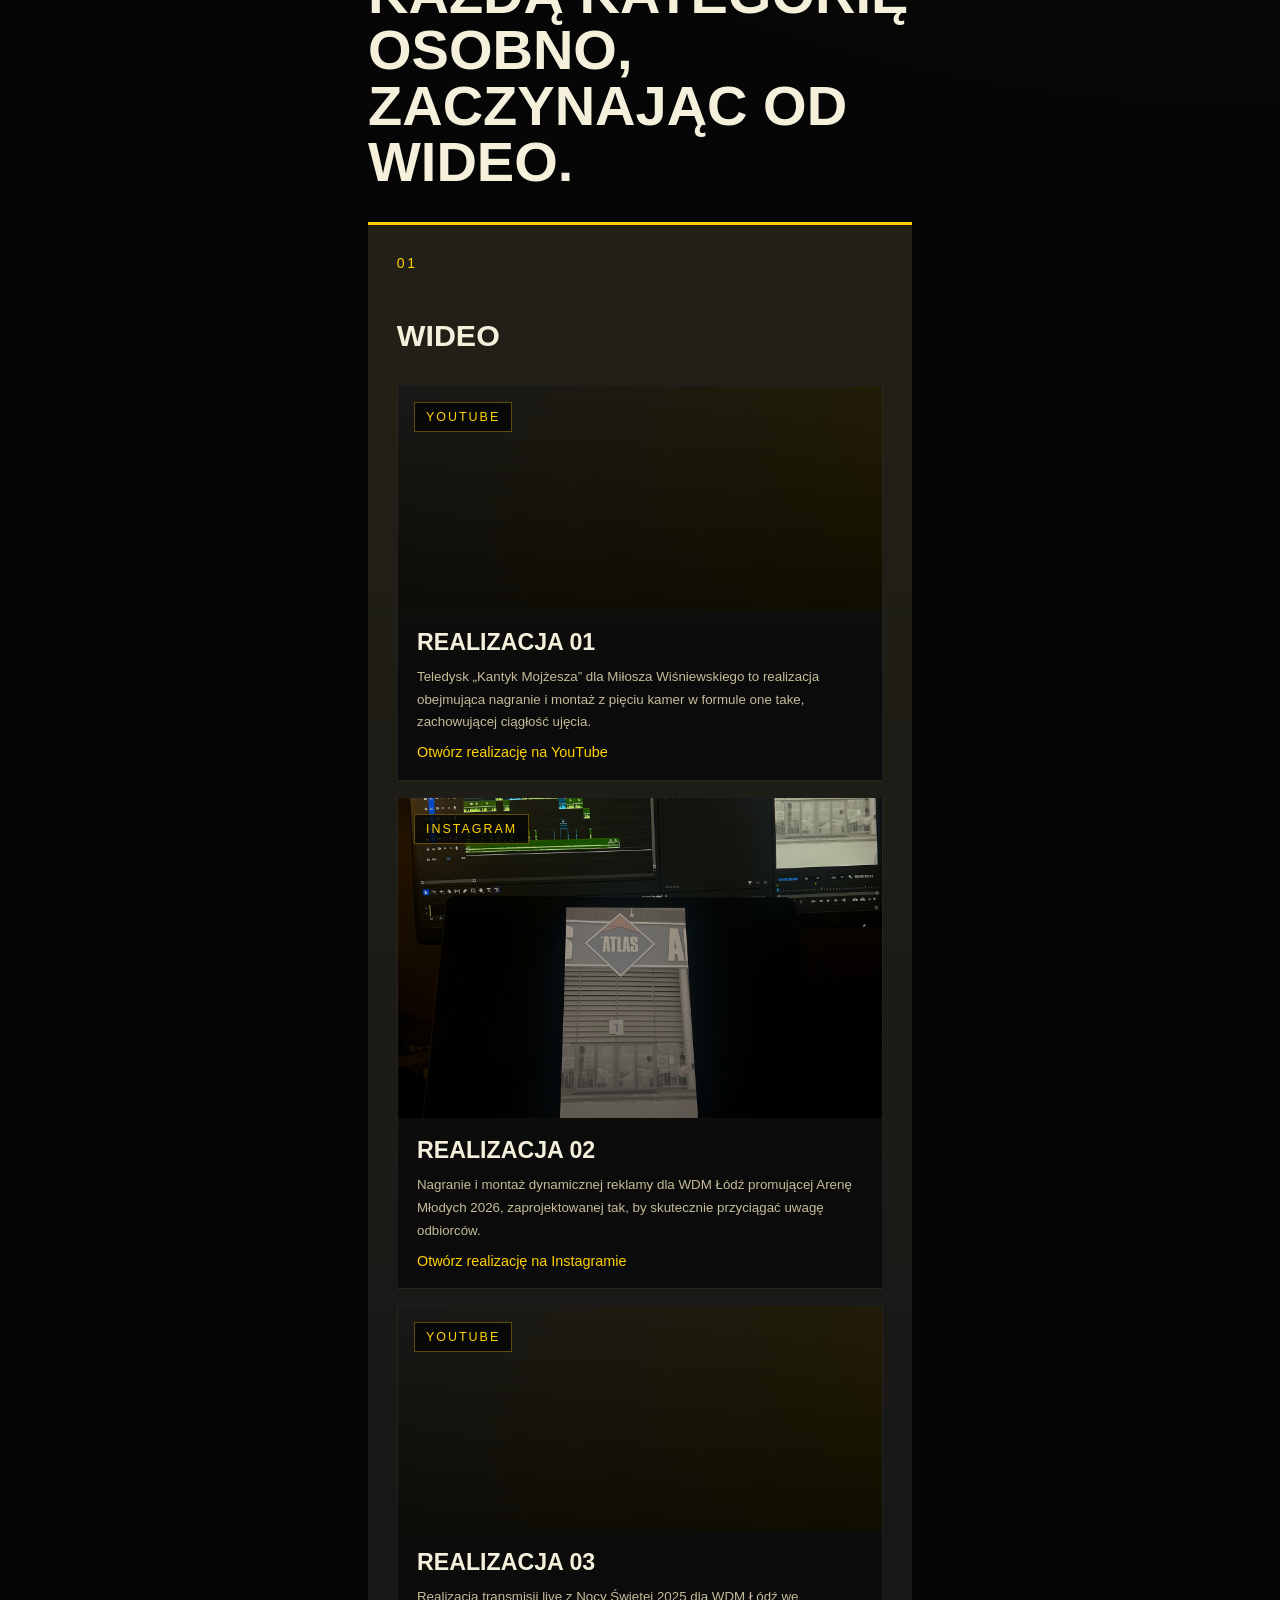
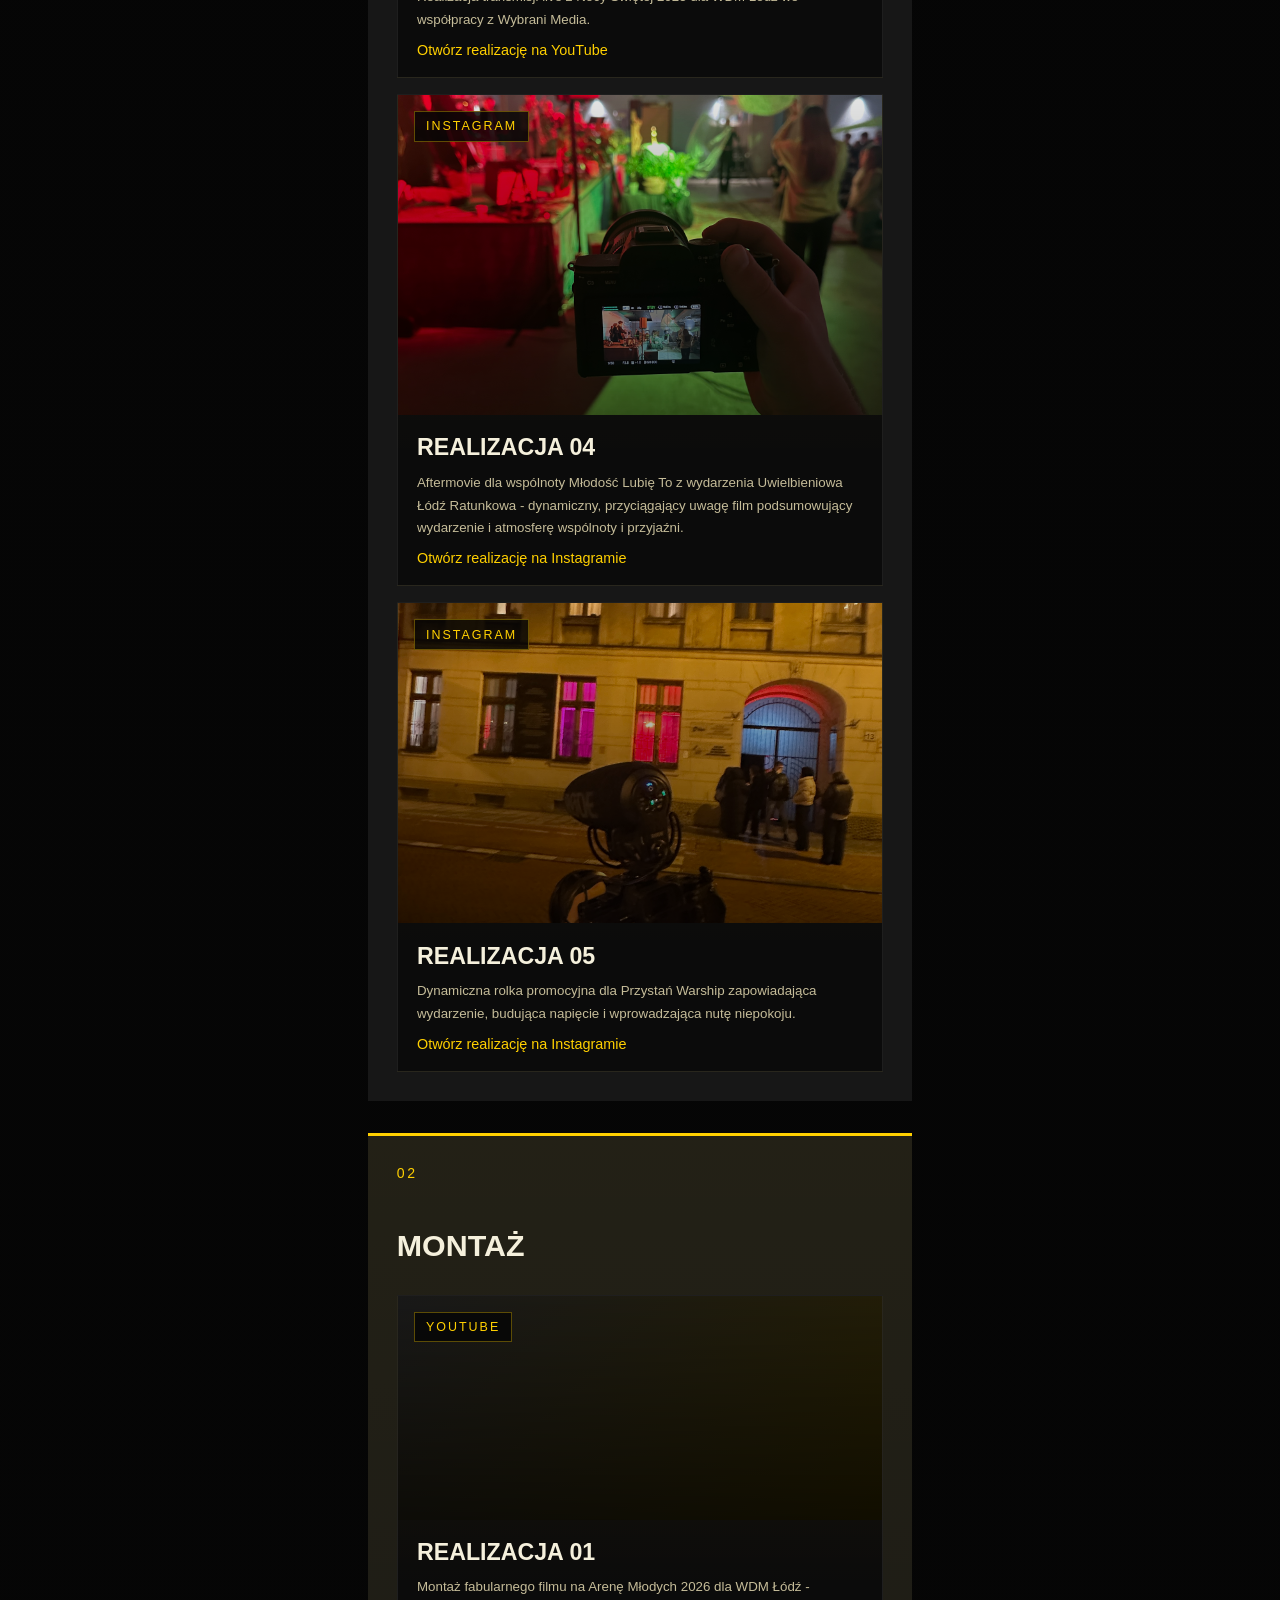
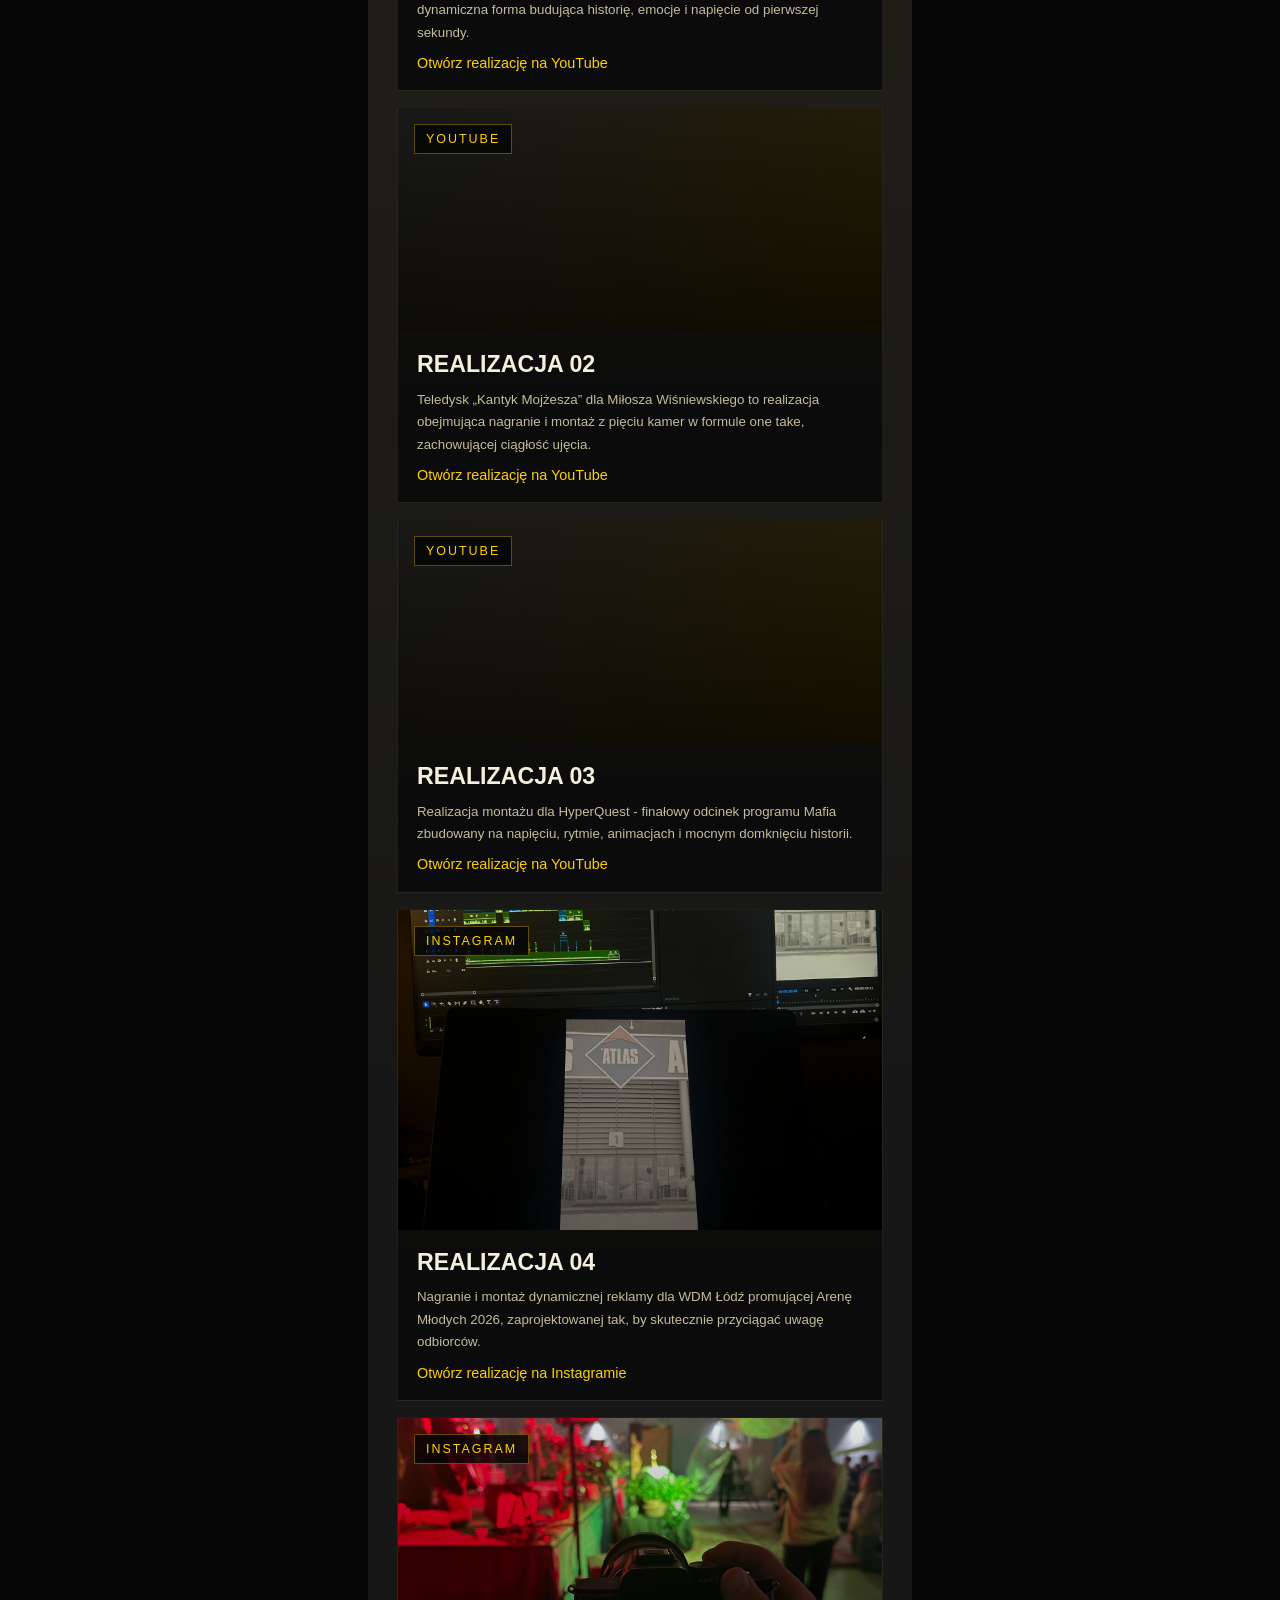
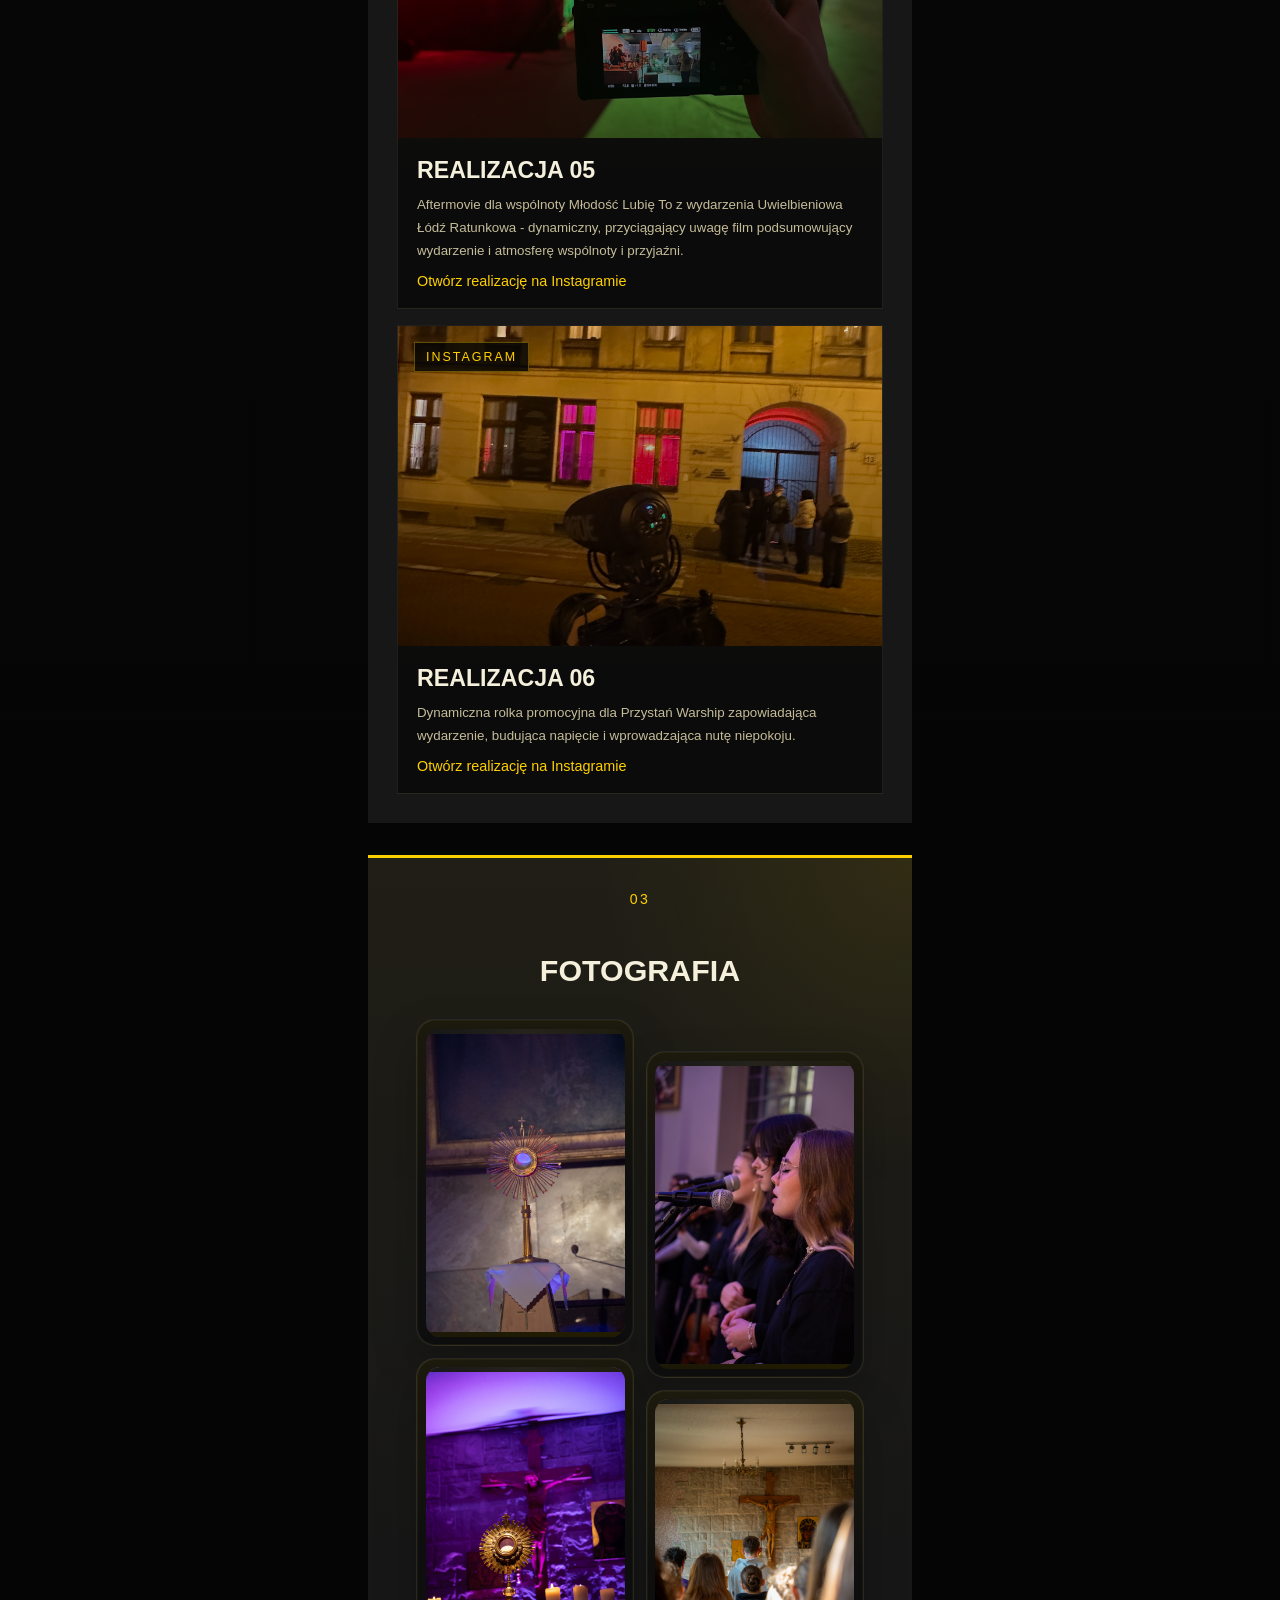
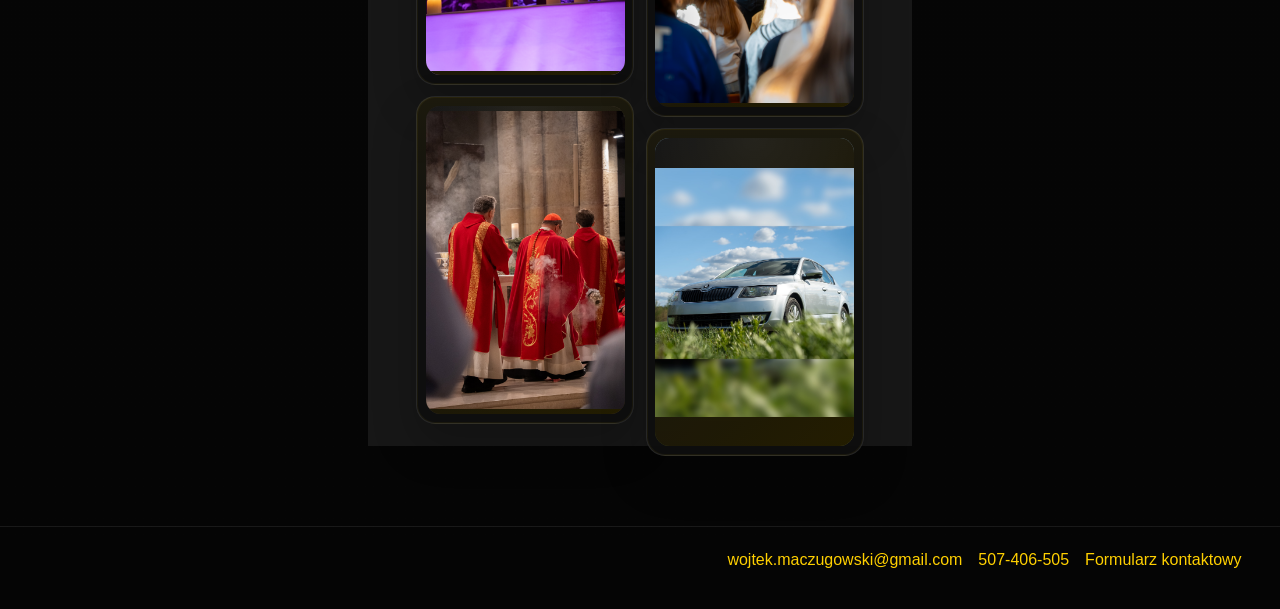
==== commit 5d8ea75c: "Add files via upload" ====
--- a/2026-04-22-dobra-b-dziemy-tworzy-portfolio-i/index.html
+++ b/2026-04-22-dobra-b-dziemy-tworzy-portfolio-i/index.html
@@ -84,10 +84,6 @@
           <div class="video-section-heading">
             <span class="panel-number">01</span>
             <h3>Wideo</h3>
-            <p>
-              Tutaj wrzucisz sześć wybranych realizacji. Każda karta ma miejsce
-              na miniaturkę, opis projektu i link do YouTube’a albo Instagrama.
-            </p>
           </div>
 
           <div class="video-works-grid">
@@ -153,11 +149,6 @@
           <div class="video-section-heading">
             <span class="panel-number">02</span>
             <h3>Montaż</h3>
-            <p>
-              Tutaj pokazujesz wybrane montaże, reklamy i dynamiczne formy
-              krótkiego wideo. Sekcja zawiera te same realizacje co wideo,
-              z pominięciem realizacji trzeciej.
-            </p>
           </div>
 
           <div class="video-works-grid">
@@ -237,22 +228,34 @@
 
           <div class="photo-grid" aria-label="Galeria fotografii">
             <figure class="photo-tile">
-              <span class="photo-tile-image" style="--photo-image: url('assets/DSC00462.jpg')"></span>
-            </figure>
-            <figure class="photo-tile">
-              <span class="photo-tile-image" style="--photo-image: url('assets/DSC00466.jpg')"></span>
-            </figure>
-            <figure class="photo-tile">
-              <span class="photo-tile-image" style="--photo-image: url('assets/DSC00695.jpg')"></span>
-            </figure>
-            <figure class="photo-tile">
-              <span class="photo-tile-image" style="--photo-image: url('assets/DSC00415.jpg')"></span>
-            </figure>
-            <figure class="photo-tile">
-              <span class="photo-tile-image" style="--photo-image: url('assets/DSC00430.jpg')"></span>
-            </figure>
-            <figure class="photo-tile">
-              <span class="photo-tile-image" style="--photo-image: url('assets/DSC08101.jpg')"></span>
+              <span class="photo-tile-image" style="--photo-image: url('assets/DSC00462.jpg')">
+                <img src="assets/DSC00462.jpg" alt="Fotografia z portfolio" loading="lazy" />
+              </span>
+            </figure>
+            <figure class="photo-tile">
+              <span class="photo-tile-image" style="--photo-image: url('assets/DSC00466.jpg')">
+                <img src="assets/DSC00466.jpg" alt="Fotografia z portfolio" loading="lazy" />
+              </span>
+            </figure>
+            <figure class="photo-tile">
+              <span class="photo-tile-image" style="--photo-image: url('assets/DSC00695.jpg')">
+                <img src="assets/DSC00695.jpg" alt="Fotografia z portfolio" loading="lazy" />
+              </span>
+            </figure>
+            <figure class="photo-tile">
+              <span class="photo-tile-image" style="--photo-image: url('assets/DSC00430.jpg')">
+                <img src="assets/DSC00430.jpg" alt="Fotografia z portfolio" loading="lazy" />
+              </span>
+            </figure>
+            <figure class="photo-tile">
+              <span class="photo-tile-image" style="--photo-image: url('assets/DSC08101.jpg')">
+                <img src="assets/DSC08101.jpg" alt="Fotografia z portfolio" loading="lazy" />
+              </span>
+            </figure>
+            <figure class="photo-tile">
+              <span class="photo-tile-image" style="--photo-image: url('assets/Bez-nazwy-11.jpg')">
+                <img src="assets/Bez-nazwy-11.jpg" alt="Fotografia samochodu z portfolio" loading="lazy" />
+              </span>
             </figure>
           </div>
         </section>
--- a/2026-04-22-dobra-b-dziemy-tworzy-portfolio-i/styles.css
+++ b/2026-04-22-dobra-b-dziemy-tworzy-portfolio-i/styles.css
@@ -26,6 +26,7 @@
     linear-gradient(180deg, #060606 0%, #050505 100%);
   color: var(--text);
   font-family: "Trebuchet MS", "Segoe UI", sans-serif;
+  overflow-x: hidden;
 }
 
 a {
@@ -35,8 +36,8 @@
 
 .hero {
   position: relative;
-  min-height: 100vh;
-  padding: 1.5rem clamp(1.2rem, 3vw, 3rem) 4rem;
+  min-height: auto;
+  padding: 1.5rem clamp(1.2rem, 3vw, 3rem) 2rem;
   background:
     radial-gradient(circle at top left, rgba(255, 208, 0, 0.2), transparent 24%),
     linear-gradient(135deg, rgba(255, 208, 0, 0.12), transparent 38%),
@@ -96,8 +97,8 @@
 }
 
 .hero-content {
-  width: min(100%, 72rem);
-  margin: 14vh auto 0;
+  width: min(100%, 34rem);
+  margin: 4rem auto 0;
 }
 
 .eyebrow,
@@ -110,36 +111,40 @@
 }
 
 .hero-frame {
-  max-width: 48rem;
-  padding: clamp(1.4rem, 2vw, 2rem);
+  width: 100%;
+  min-height: 17rem;
+  padding: 1.7rem;
   border: 1px solid var(--line-strong);
   background: rgba(0, 0, 0, 0.45);
   backdrop-filter: blur(8px);
   box-shadow: var(--shadow);
   animation: rise 0.85s ease forwards;
+  display: flex;
+  flex-direction: column;
+  justify-content: flex-end;
 }
 
 .hero-frame h1 {
   margin: 0;
   font-family: Impact, Haettenschweiler, "Arial Black", sans-serif;
-  font-size: clamp(3rem, 8vw, 6.5rem);
+  font-size: clamp(3rem, 8vw, 4.7rem);
   line-height: 0.95;
   text-transform: uppercase;
 }
 
 .hero-frame p {
-  max-width: 36rem;
+  max-width: 28rem;
   margin: 1rem 0 0;
   color: var(--text);
-  font-size: 1.08rem;
-  line-height: 1.7;
+  font-size: 1rem;
+  line-height: 1.65;
 }
 
 .hero-tags {
   display: flex;
   flex-wrap: wrap;
   gap: 0.8rem;
-  margin-top: 1.5rem;
+  margin-top: 1rem;
   animation: rise 1s ease 0.12s both;
 }
 
@@ -161,14 +166,15 @@
 }
 
 main {
-  width: min(100%, 78rem);
+  width: min(100%, 42rem);
   margin: 0 auto;
-  padding: 4rem clamp(1.2rem, 3vw, 3rem) 5rem;
+  padding: 2rem clamp(1.2rem, 3vw, 1.6rem) 5rem;
 }
 
 .intro-strip,
 .projects {
-  margin-top: 2rem;
+  width: min(100%, 34rem);
+  margin: 2rem auto 0;
 }
 
 .intro-strip h2,
@@ -188,15 +194,16 @@
 
 .service-grid {
   display: grid;
-  grid-template-columns: 1fr;
+  grid-template-columns: repeat(3, minmax(0, 1fr));
+  width: min(100%, 64rem);
+  margin: 1.4rem auto 0;
   gap: 1.25rem;
-  margin-top: 2rem;
 }
 
 .service-card {
   position: relative;
   display: block;
-  min-height: 29rem;
+  min-height: 30rem;
   border: 1px solid rgba(255, 255, 255, 0.08);
   background: rgba(10, 10, 10, 0.92);
   overflow: hidden;
@@ -273,8 +280,8 @@
 }
 
 .project-heading {
-  max-width: 48rem;
-  margin-top: 7rem;
+  width: min(100%, 34rem);
+  margin: 5rem auto 0;
 }
 
 .project-panels {
@@ -294,8 +301,9 @@
 }
 
 .video-panel {
+  width: min(100%, 34rem);
   padding: 1.8rem;
-  margin-top: 2rem;
+  margin: 2rem auto 0;
 }
 
 .video-section-heading {
@@ -304,7 +312,7 @@
 
 .video-works-grid {
   display: grid;
-  grid-template-columns: repeat(3, minmax(0, 1fr));
+  grid-template-columns: 1fr;
   gap: 1rem;
   margin-top: 2rem;
 }
@@ -385,8 +393,9 @@
 }
 
 .photo-panel {
-  padding: 2.4rem;
-  margin-top: 2rem;
+  width: min(100%, 34rem);
+  padding: 2rem 1.2rem 1.4rem;
+  margin: 2rem auto 0;
   background:
     radial-gradient(circle at top right, rgba(255, 208, 0, 0.08), transparent 24%),
     linear-gradient(180deg, rgba(255, 208, 0, 0.04), transparent 60%),
@@ -401,16 +410,16 @@
 .photo-grid {
   display: grid;
   grid-template-columns: repeat(2, minmax(0, 1fr));
-  max-width: 42rem;
+  max-width: 28rem;
   margin: 0 auto;
-  gap: 1rem;
+  gap: 0.7rem;
   align-items: start;
 }
 
 .photo-tile {
   margin: 0;
   aspect-ratio: 3 / 4.5;
-  padding: 0.75rem;
+  padding: 0.55rem;
   border: 1px solid rgba(255, 255, 255, 0.1);
   border-radius: 1.2rem;
   background:
@@ -434,21 +443,57 @@
 
 .photo-tile-image {
   display: block;
+  position: relative;
   width: 100%;
   height: 100%;
   border-radius: 0.9rem;
-  background:
-    linear-gradient(180deg, rgba(0, 0, 0, 0.02), rgba(0, 0, 0, 0.1)),
-    var(--photo-image) center/contain no-repeat,
-    radial-gradient(circle at top, rgba(255, 255, 255, 0.03), transparent 36%),
-    linear-gradient(135deg, #161616, #2a2200);
+  overflow: hidden;
+  isolation: isolate;
+  background: linear-gradient(180deg, rgba(0, 0, 0, 0.02), rgba(0, 0, 0, 0.1));
   transform: scale(1);
   transition: transform 0.45s ease;
+}
+
+.photo-tile-image img {
+  position: relative;
+  z-index: 1;
+  display: block;
+  width: 100%;
+  height: 100%;
+  object-fit: contain;
+  object-position: center;
+  transition: transform 0.45s ease;
+}
+
+.photo-tile-image::before {
+  content: "";
+  position: absolute;
+  inset: -0.8rem;
+  z-index: -2;
+  background: var(--photo-image) center/cover no-repeat;
+  filter: blur(22px) saturate(0.9) brightness(0.82);
+  transform: scale(1.14);
+}
+
+.photo-tile-image::after {
+  content: "";
+  position: absolute;
+  inset: 0;
+  z-index: -1;
+  background:
+    radial-gradient(circle at top, rgba(255, 255, 255, 0.05), transparent 36%),
+    linear-gradient(180deg, rgba(0, 0, 0, 0.04), rgba(0, 0, 0, 0.16)),
+    linear-gradient(135deg, #161616, #2a2200);
 }
 
 .photo-tile:hover .photo-tile-image,
 .photo-tile:focus-visible .photo-tile-image {
   transform: scale(1.045);
+}
+
+.photo-tile:hover .photo-tile-image img,
+.photo-tile:focus-visible .photo-tile-image img {
+  transform: scale(1.015);
 }
 
 .photo-tile:nth-child(2n) {
@@ -657,9 +702,13 @@
 
 @media (max-width: 900px) {
   .contact-layout,
-  .video-works-grid,
   .project-panels {
     grid-template-columns: 1fr;
+  }
+
+  .service-grid {
+    grid-template-columns: 1fr;
+    width: min(100%, 34rem);
   }
 
   .photo-grid {
@@ -696,15 +745,11 @@
   }
 
   .hero-content {
-    margin-top: 5rem;
+    margin-top: 4rem;
   }
 
   .hero-frame h1 {
     font-size: clamp(2.5rem, 15vw, 4.2rem);
-  }
-
-  .photo-grid {
-    grid-template-columns: 1fr;
   }
 
   .photo-tile:nth-child(2n),
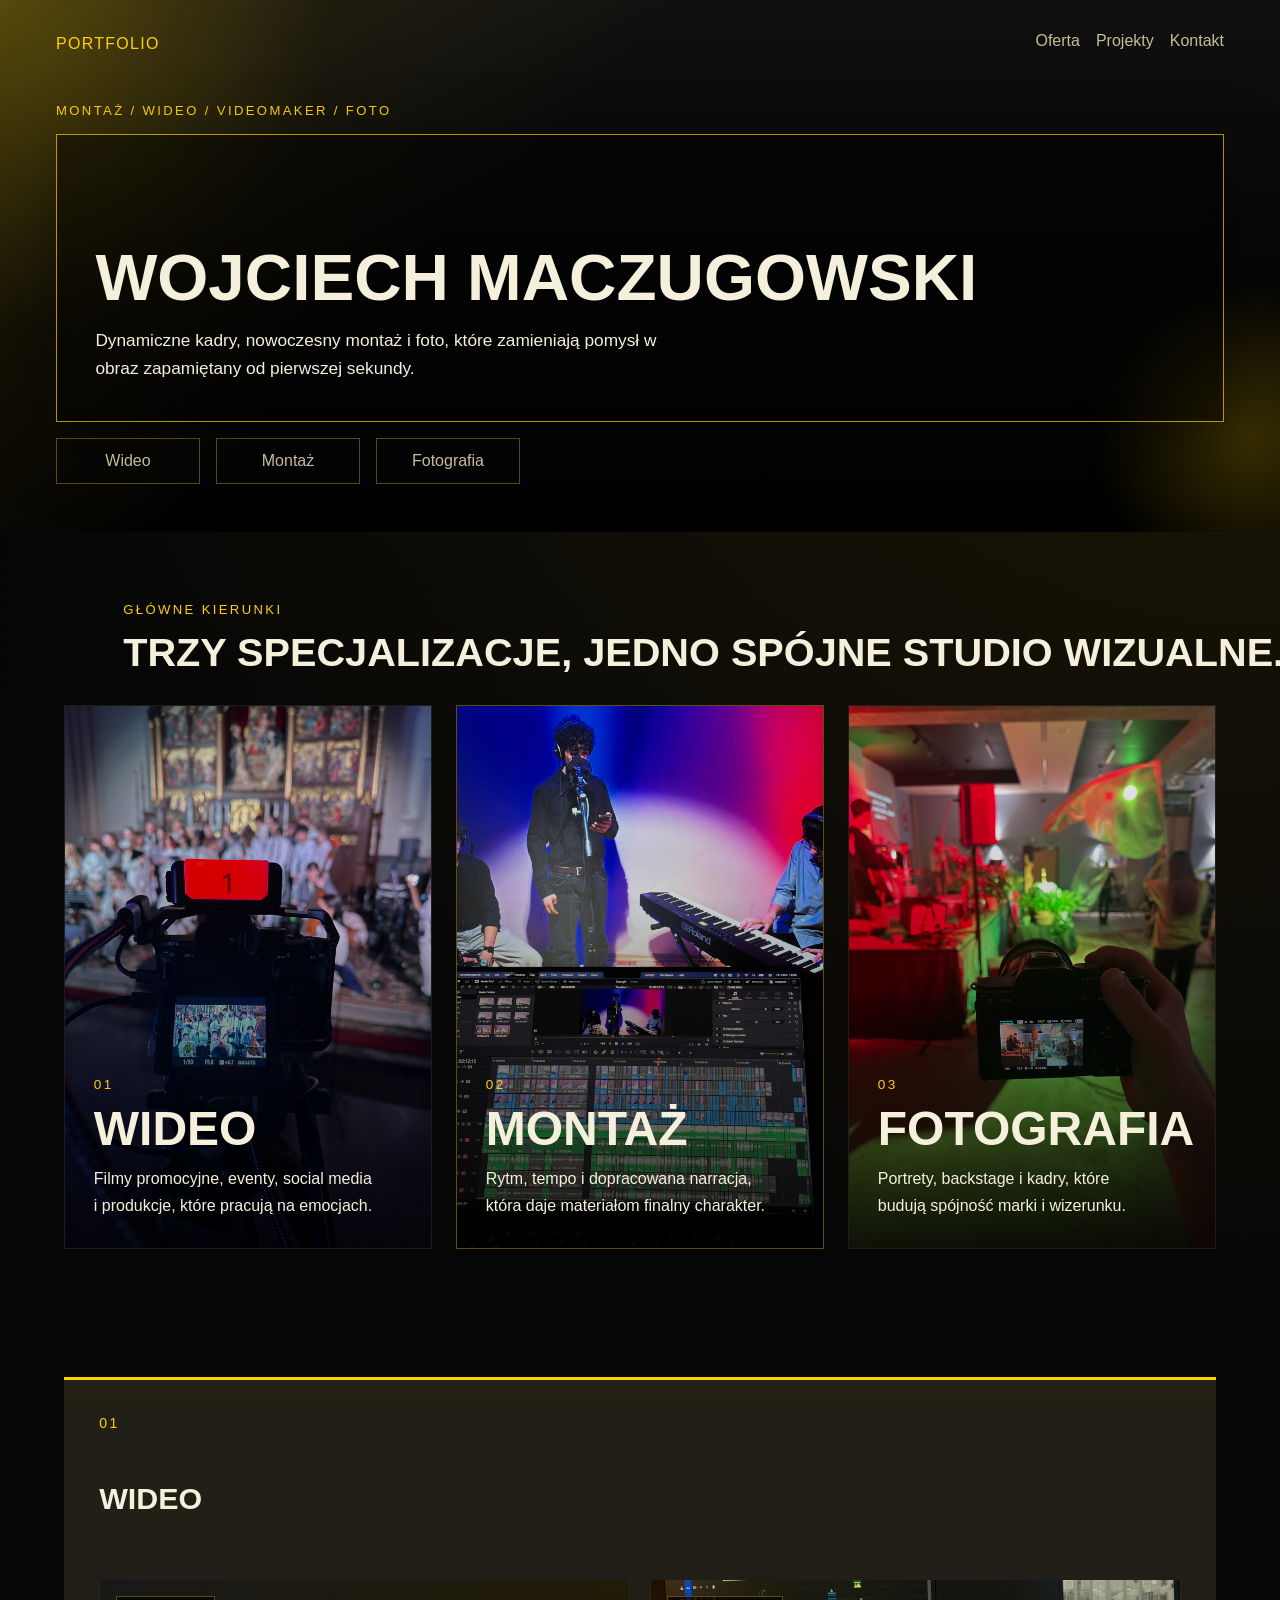
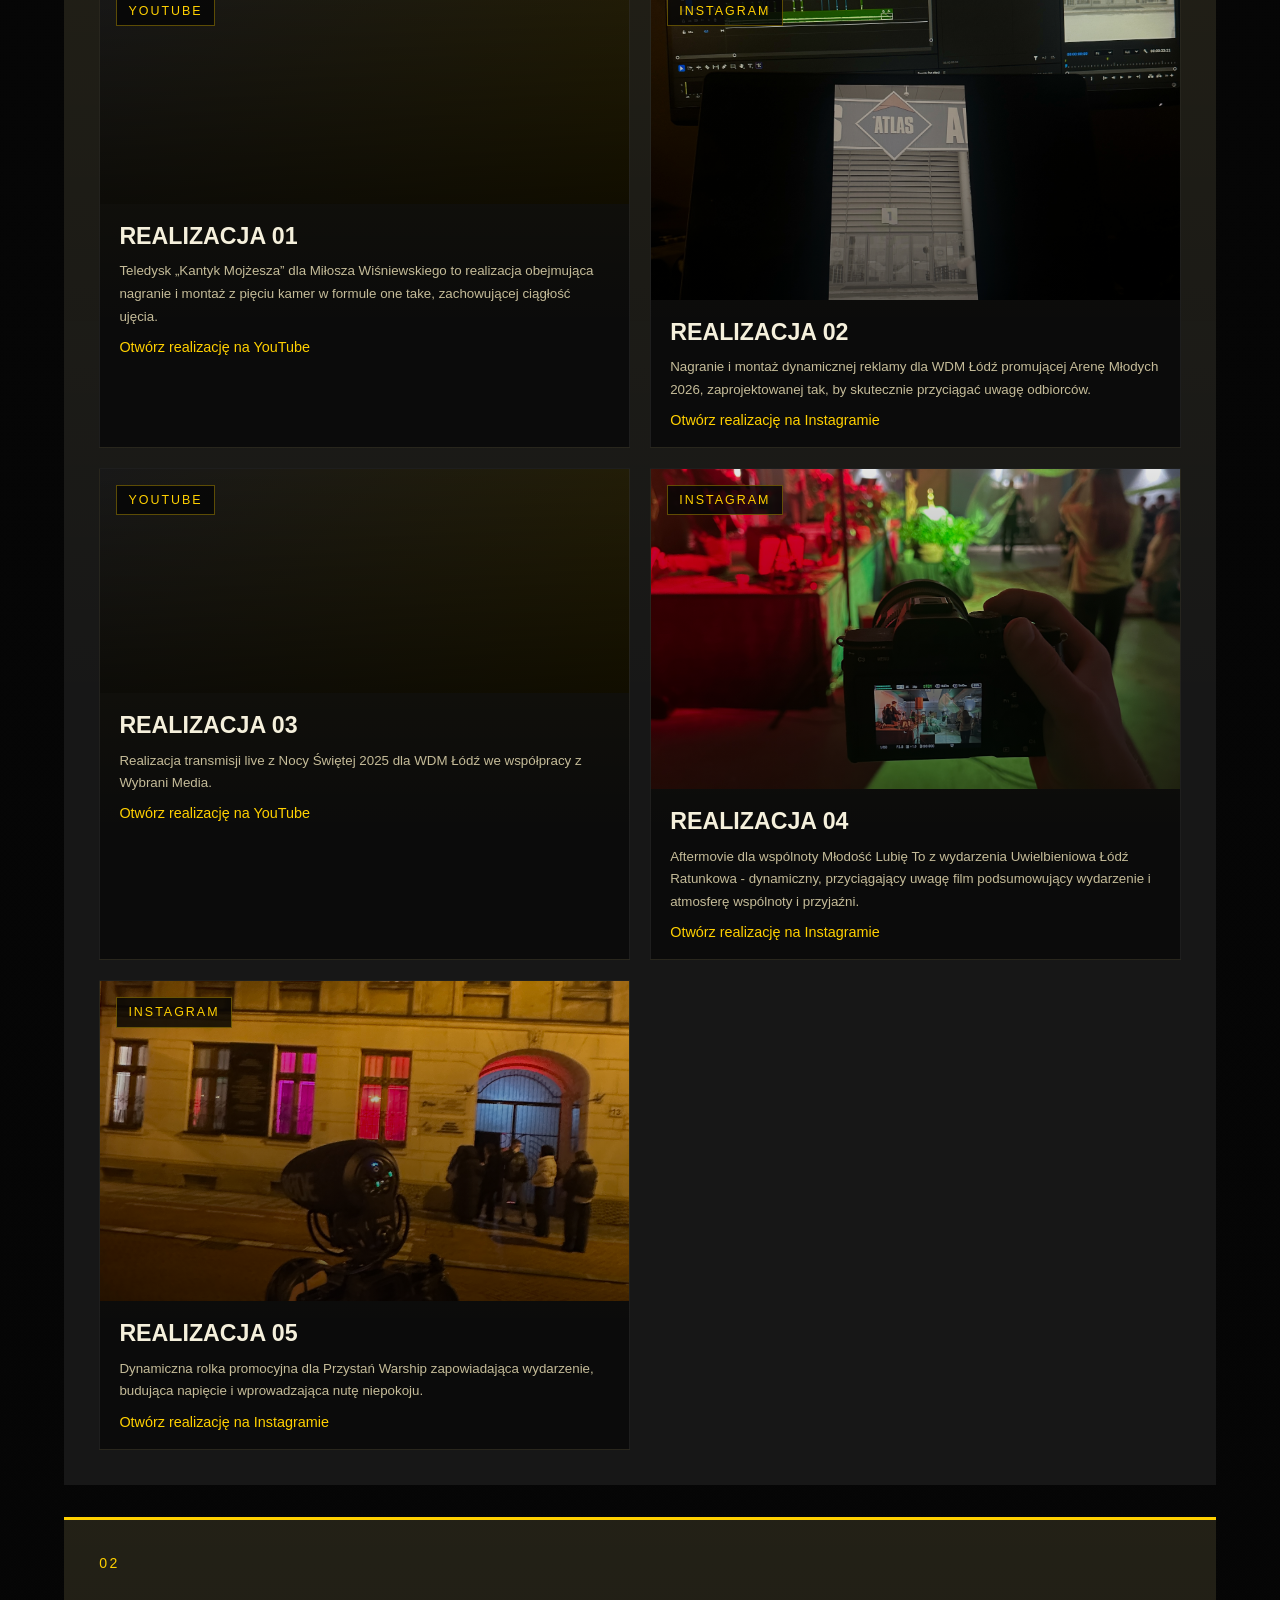
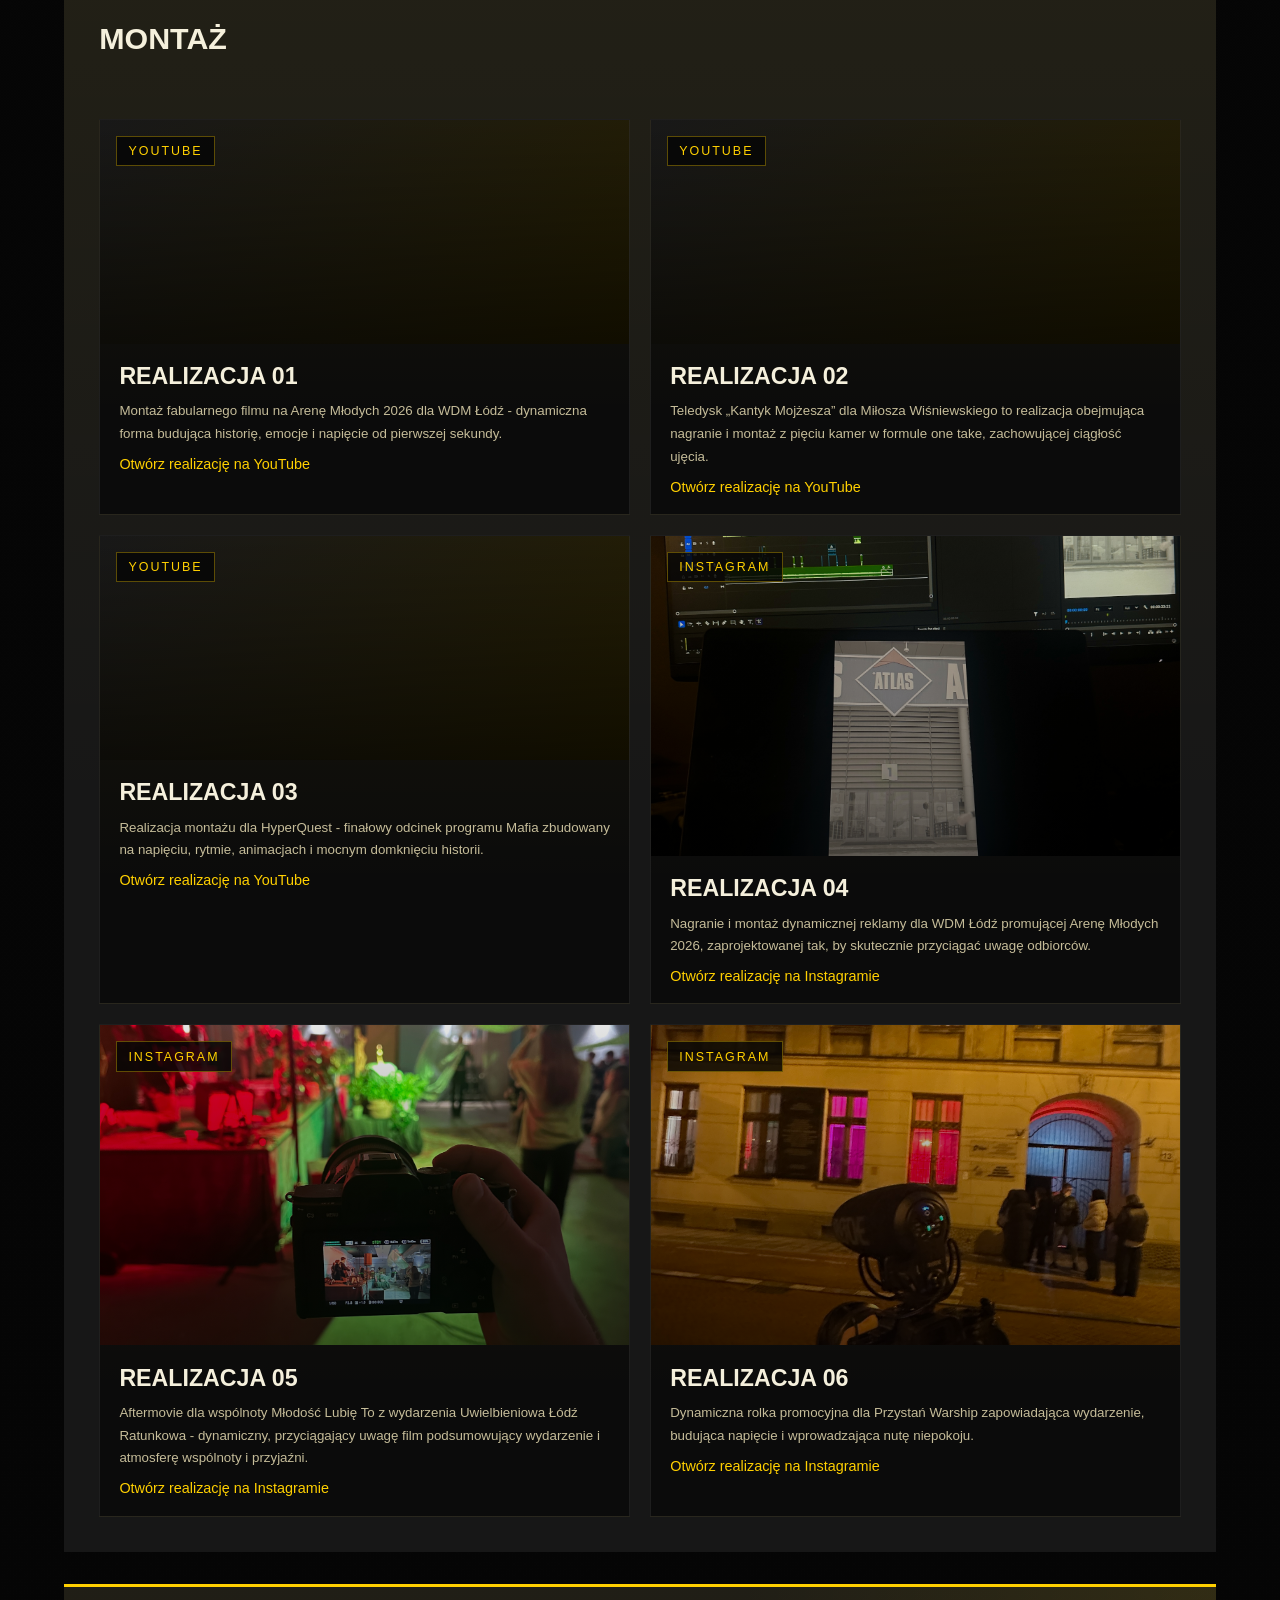
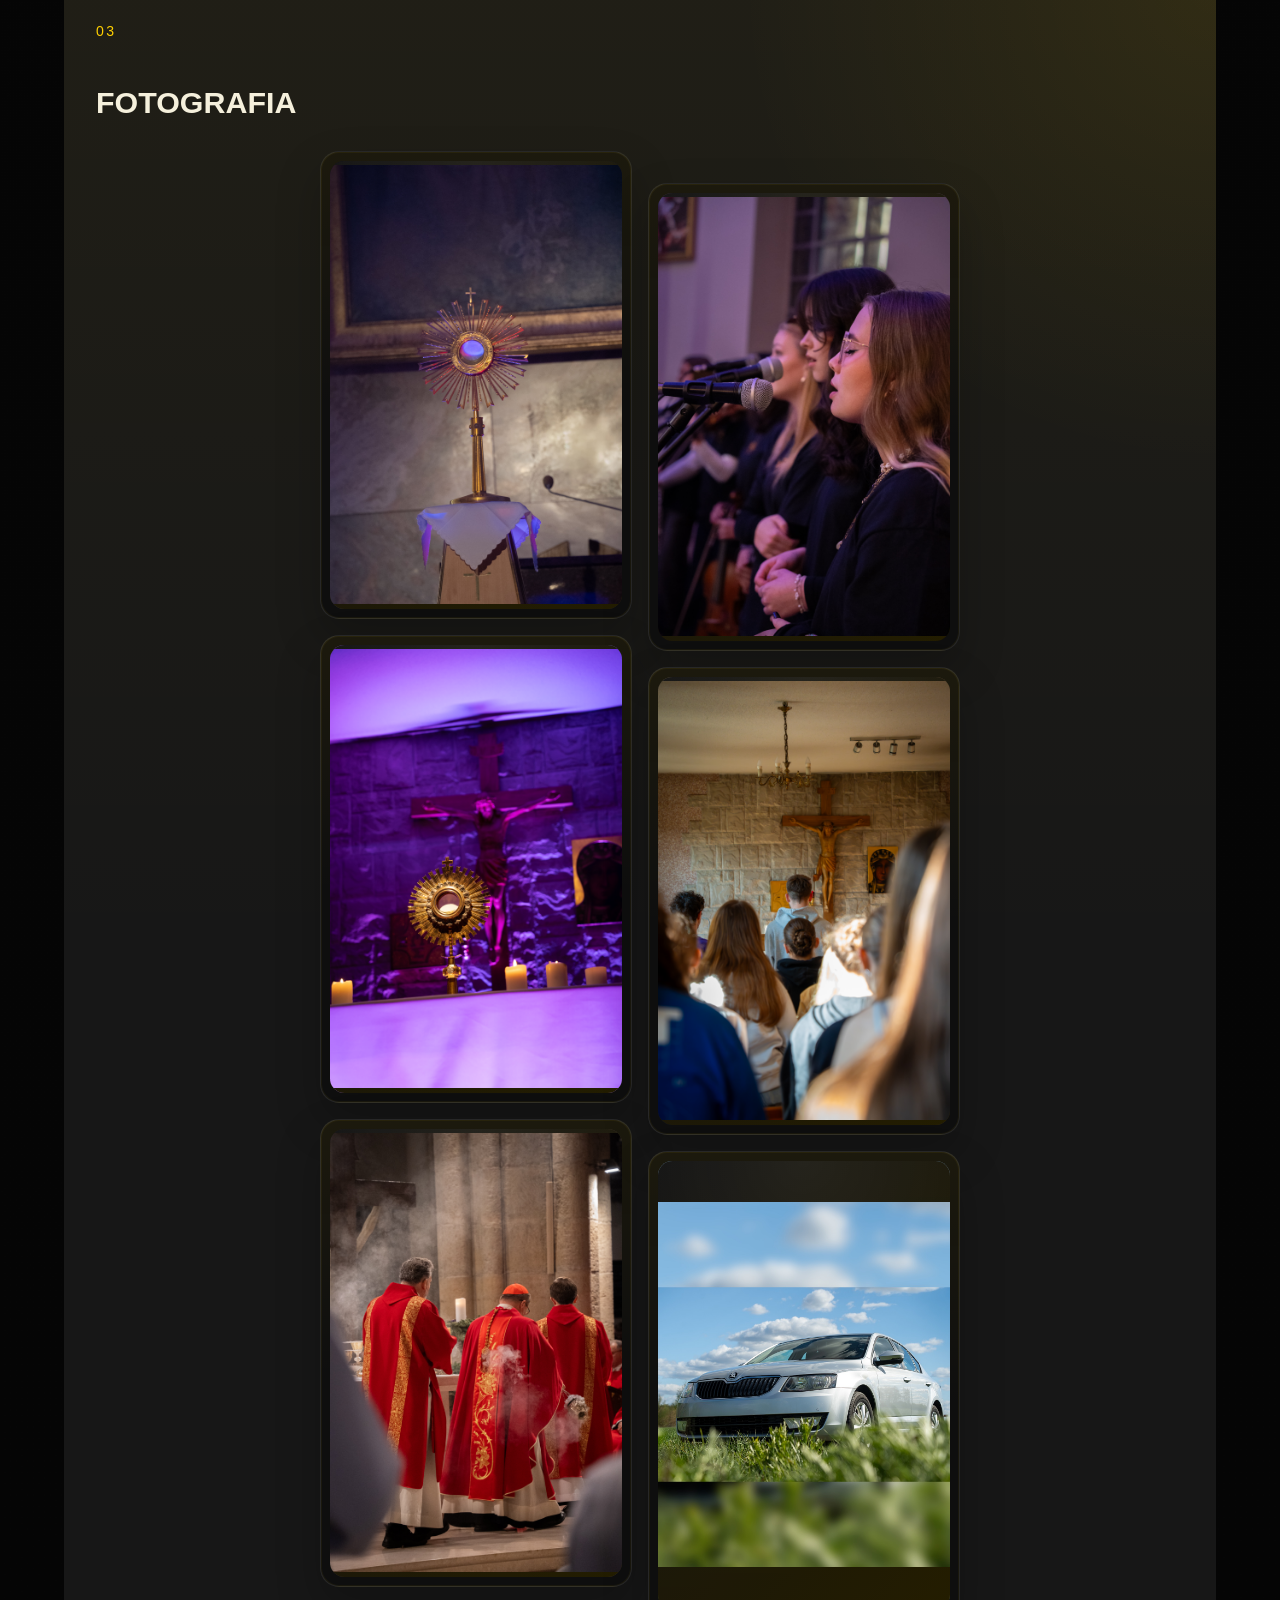
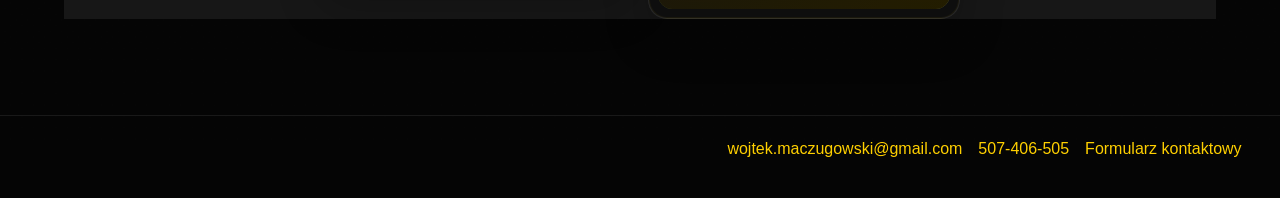
==== commit 3c26fe14: "Add files via upload" ====
--- a/2026-04-22-dobra-b-dziemy-tworzy-portfolio-i/index.html
+++ b/2026-04-22-dobra-b-dziemy-tworzy-portfolio-i/index.html
@@ -39,10 +39,6 @@
       <section class="intro-strip" id="oferta">
         <p class="section-label">Główne kierunki</p>
         <h2>Trzy specjalizacje, jedno spójne studio wizualne.</h2>
-        <p class="intro-text">
-          Każdy kafelek prowadzi do odpowiedniej sekcji niżej, gdzie możesz
-          rozwinąć realizacje, opisy usług i najlepsze materiały.
-        </p>
       </section>
 
       <section class="service-grid" aria-label="Kategorie portfolio">
@@ -76,8 +72,6 @@
 
       <section class="projects" id="projekty">
         <div class="project-heading">
-          <p class="section-label">Sekcje portfolio</p>
-          <h2>Rozwijamy każdą kategorię osobno, zaczynając od wideo.</h2>
         </div>
 
         <section class="video-section panel video-panel" id="video">
--- a/2026-04-22-dobra-b-dziemy-tworzy-portfolio-i/styles.css
+++ b/2026-04-22-dobra-b-dziemy-tworzy-portfolio-i/styles.css
@@ -127,7 +127,7 @@
 .hero-frame h1 {
   margin: 0;
   font-family: Impact, Haettenschweiler, "Arial Black", sans-serif;
-  font-size: clamp(3rem, 8vw, 4.7rem);
+  font-size: clamp(2.45rem, 6.4vw, 4.1rem);
   line-height: 0.95;
   text-transform: uppercase;
 }
@@ -190,6 +190,11 @@
 .panel p {
   color: var(--muted);
   line-height: 1.7;
+}
+
+.intro-strip .section-label,
+.intro-strip h2 {
+  padding-left: 1.5rem;
 }
 
 .service-grid {
@@ -404,7 +409,6 @@
 
 .photo-section-heading {
   margin-bottom: 1.8rem;
-  text-align: center;
 }
 
 .photo-grid {
@@ -700,6 +704,115 @@
   }
 }
 
+@media (min-width: 901px) {
+  .hero {
+    padding: 2rem 3.5rem 3rem;
+  }
+
+  .topbar {
+    width: min(100%, 74rem);
+    margin: 0 auto;
+  }
+
+  .hero-content {
+    width: min(100%, 74rem);
+    margin: 3rem auto 0;
+  }
+
+  .hero-frame {
+    min-height: 18rem;
+    padding: 2.4rem;
+  }
+
+  .hero-frame p {
+    max-width: 36rem;
+    font-size: 1.08rem;
+  }
+
+  .hero-tags {
+    gap: 1rem;
+  }
+
+  .hero-tags a {
+    min-width: 9rem;
+    text-align: center;
+  }
+
+  main {
+    width: min(100%, 76rem);
+    padding: 3rem 2rem 6rem;
+  }
+
+  .intro-strip,
+  .projects,
+  .project-heading,
+  .video-panel,
+  .photo-panel {
+    width: 100%;
+    max-width: none;
+  }
+
+  .intro-strip {
+    display: block;
+    width: 100%;
+    max-width: none;
+    margin: 1.4rem auto 0;
+    padding-left: 2.2rem;
+  }
+
+  .intro-strip h2 {
+    font-size: clamp(2rem, 3.1vw, 2.85rem);
+    white-space: nowrap;
+  }
+
+  .service-grid {
+    width: 100%;
+    gap: 1.5rem;
+    margin-top: 2rem;
+  }
+
+  .service-card {
+    min-height: 34rem;
+  }
+
+  .project-heading {
+    display: flex;
+    align-items: end;
+    justify-content: space-between;
+    gap: 2rem;
+    margin-top: 6rem;
+  }
+
+  .video-panel {
+    padding: 2.2rem;
+  }
+
+  .video-section-heading {
+    display: grid;
+    gap: 0.25rem;
+    max-width: none;
+  }
+
+  .video-section-heading p {
+    max-width: 34rem;
+    margin: 0;
+  }
+
+  .video-works-grid {
+    grid-template-columns: repeat(2, minmax(0, 1fr));
+    gap: 1.25rem;
+  }
+
+  .photo-panel {
+    padding: 2.2rem 2rem 2rem;
+  }
+
+  .photo-grid {
+    max-width: 40rem;
+    gap: 1rem;
+  }
+}
+
 @media (max-width: 900px) {
   .contact-layout,
   .project-panels {
@@ -749,7 +862,8 @@
   }
 
   .hero-frame h1 {
-    font-size: clamp(2.5rem, 15vw, 4.2rem);
+    font-size: clamp(2rem, 12vw, 3.15rem);
+    line-height: 0.92;
   }
 
   .photo-tile:nth-child(2n),
